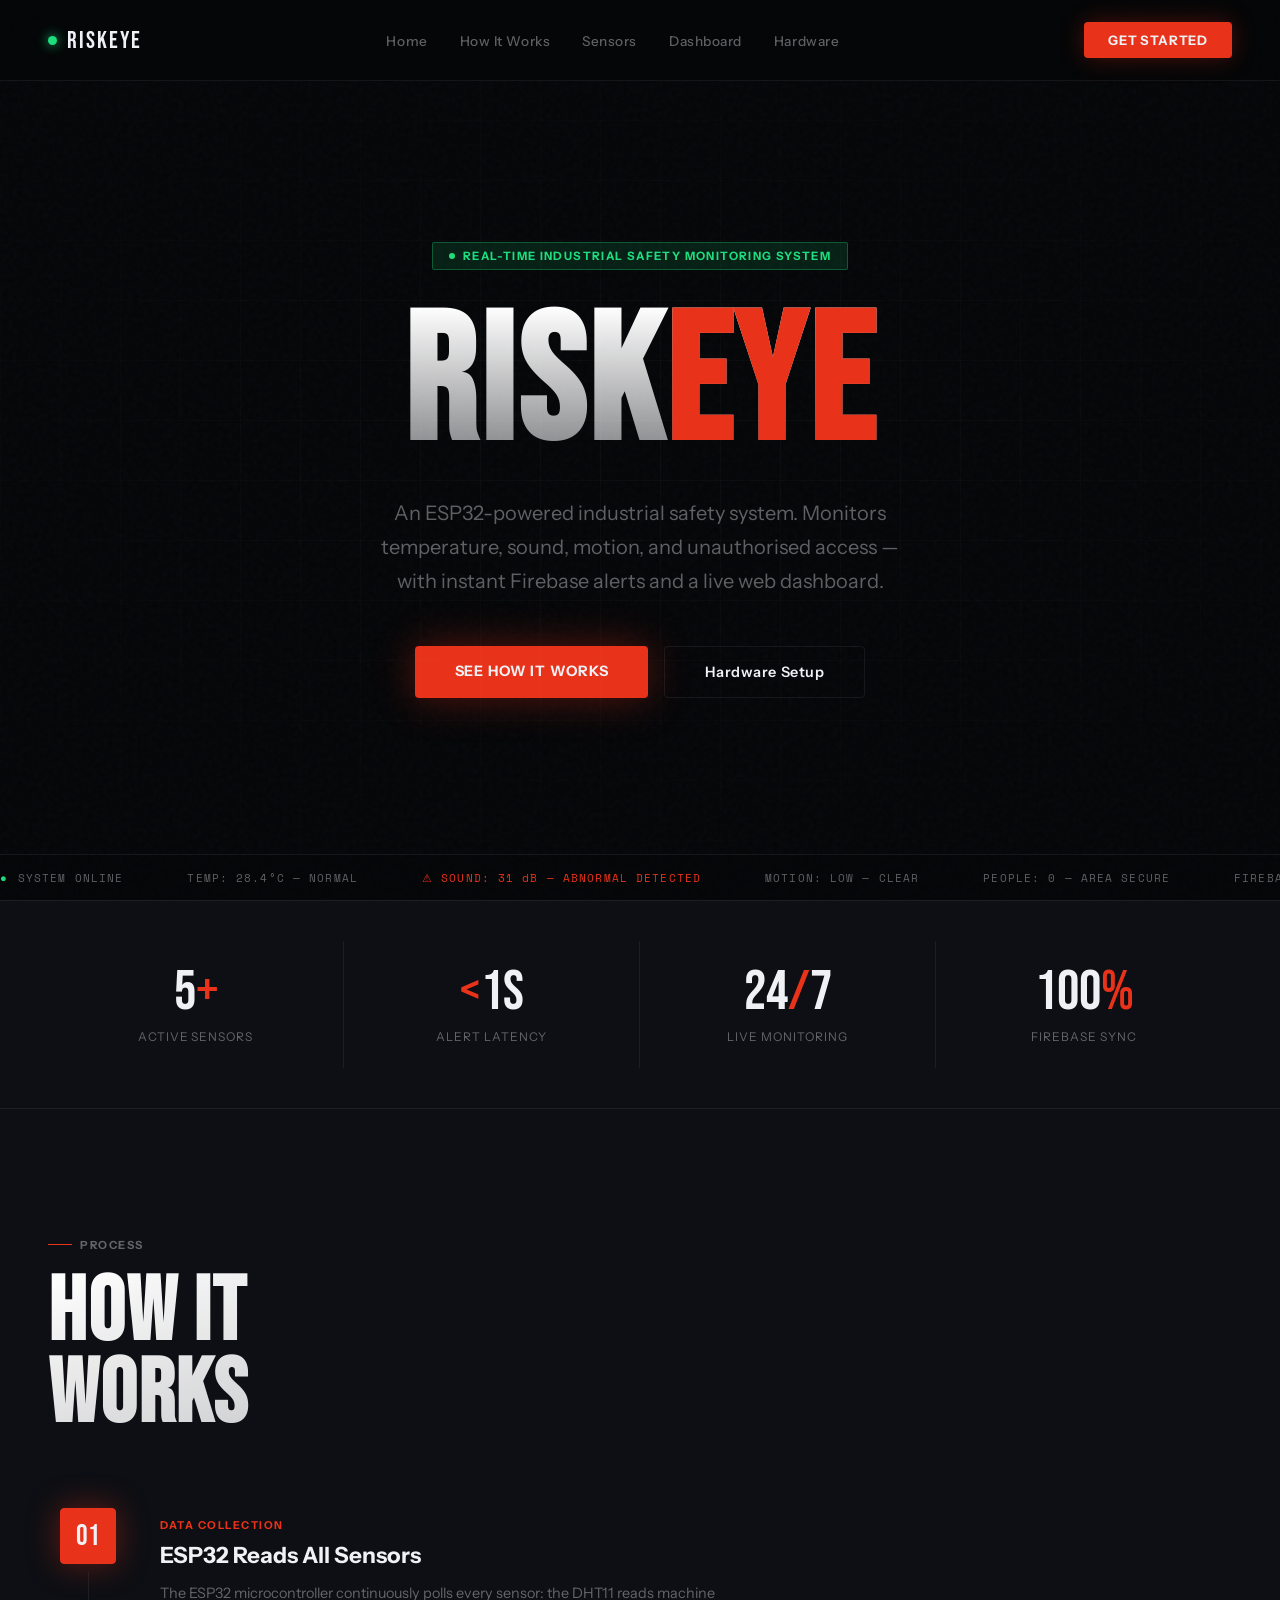
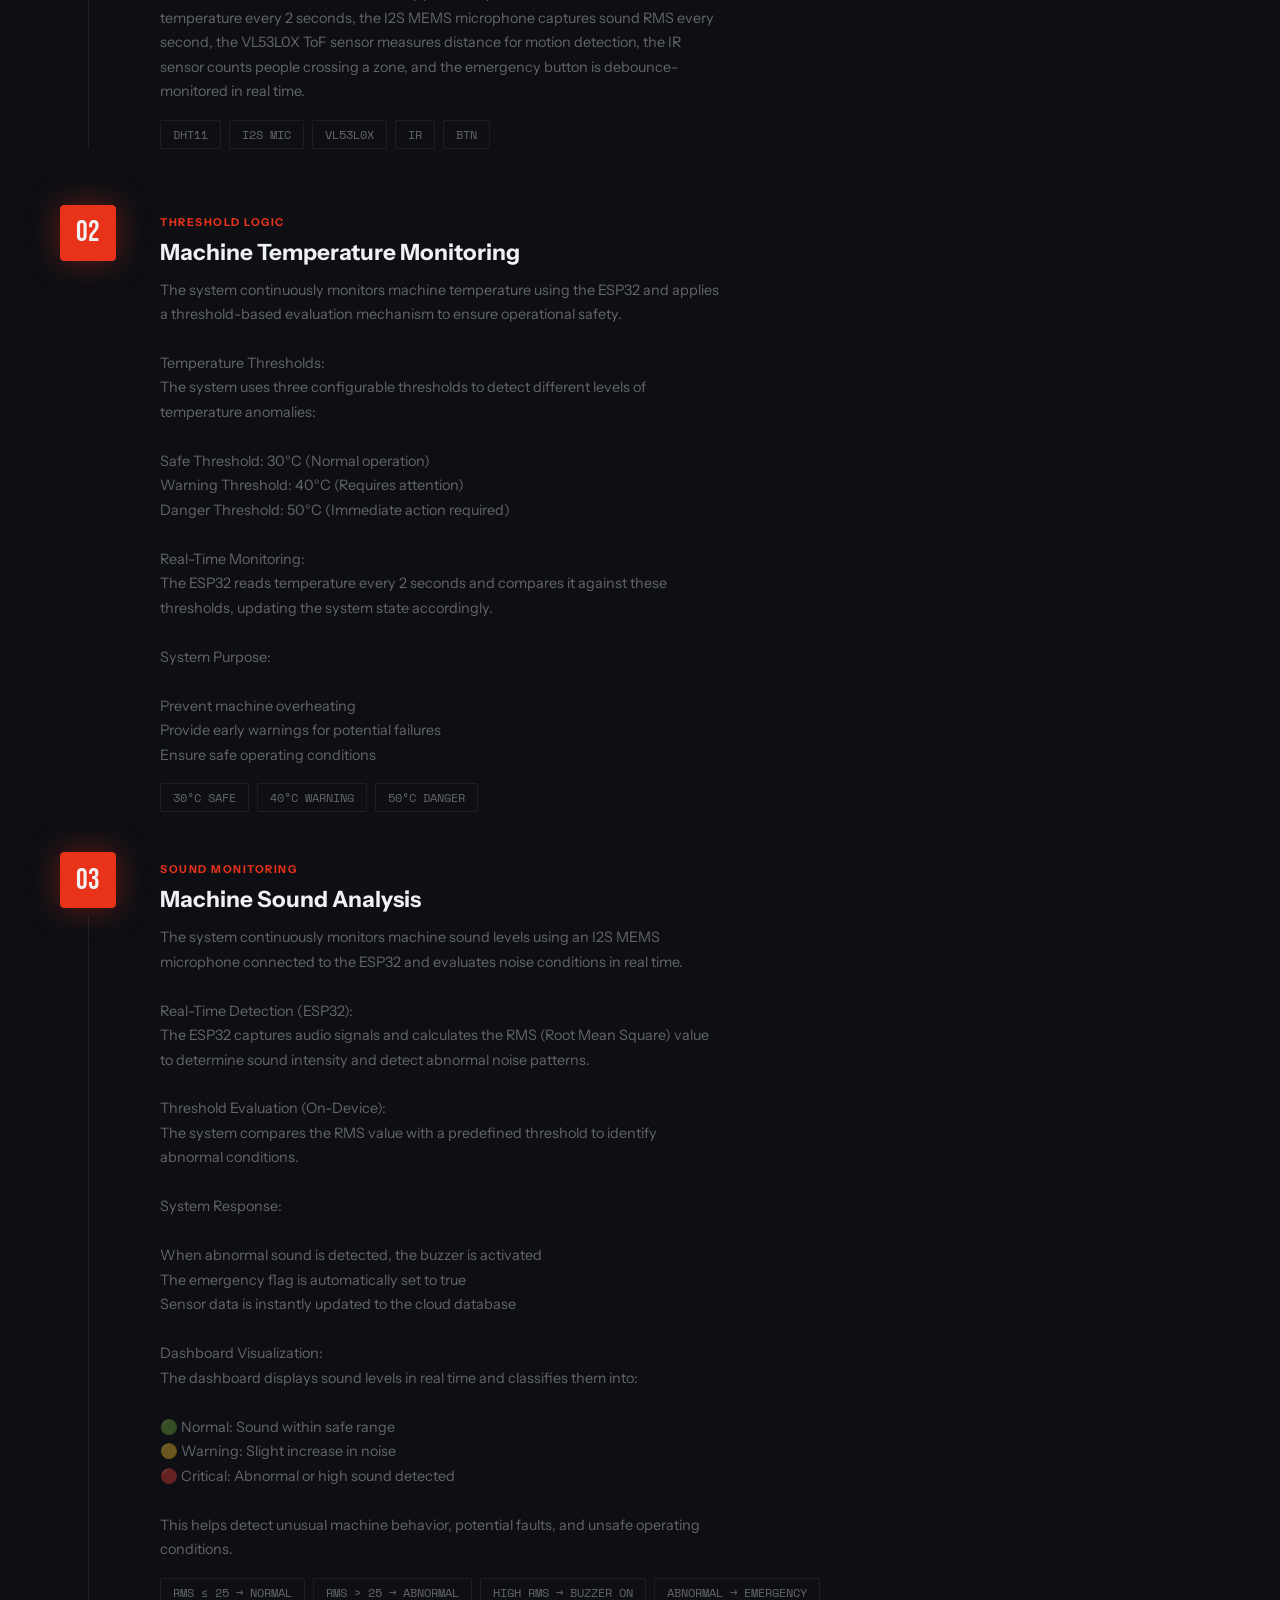
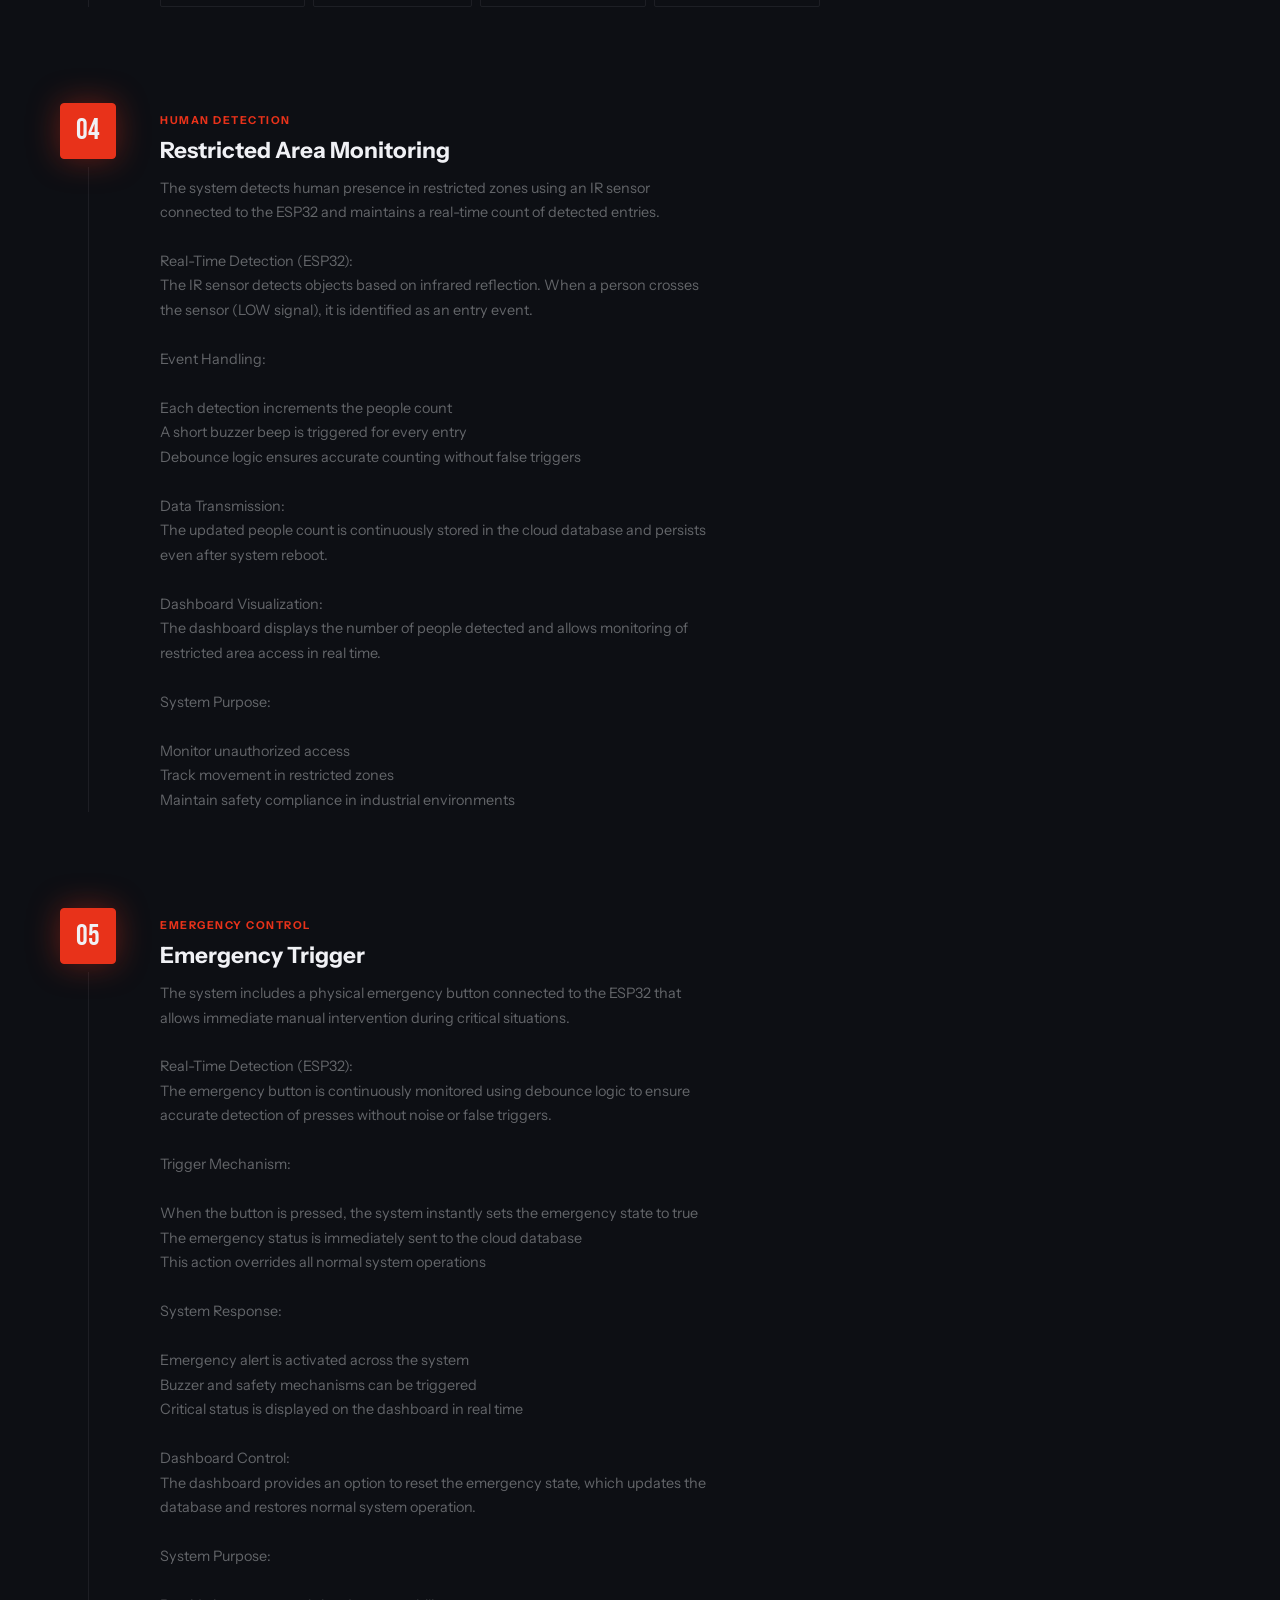
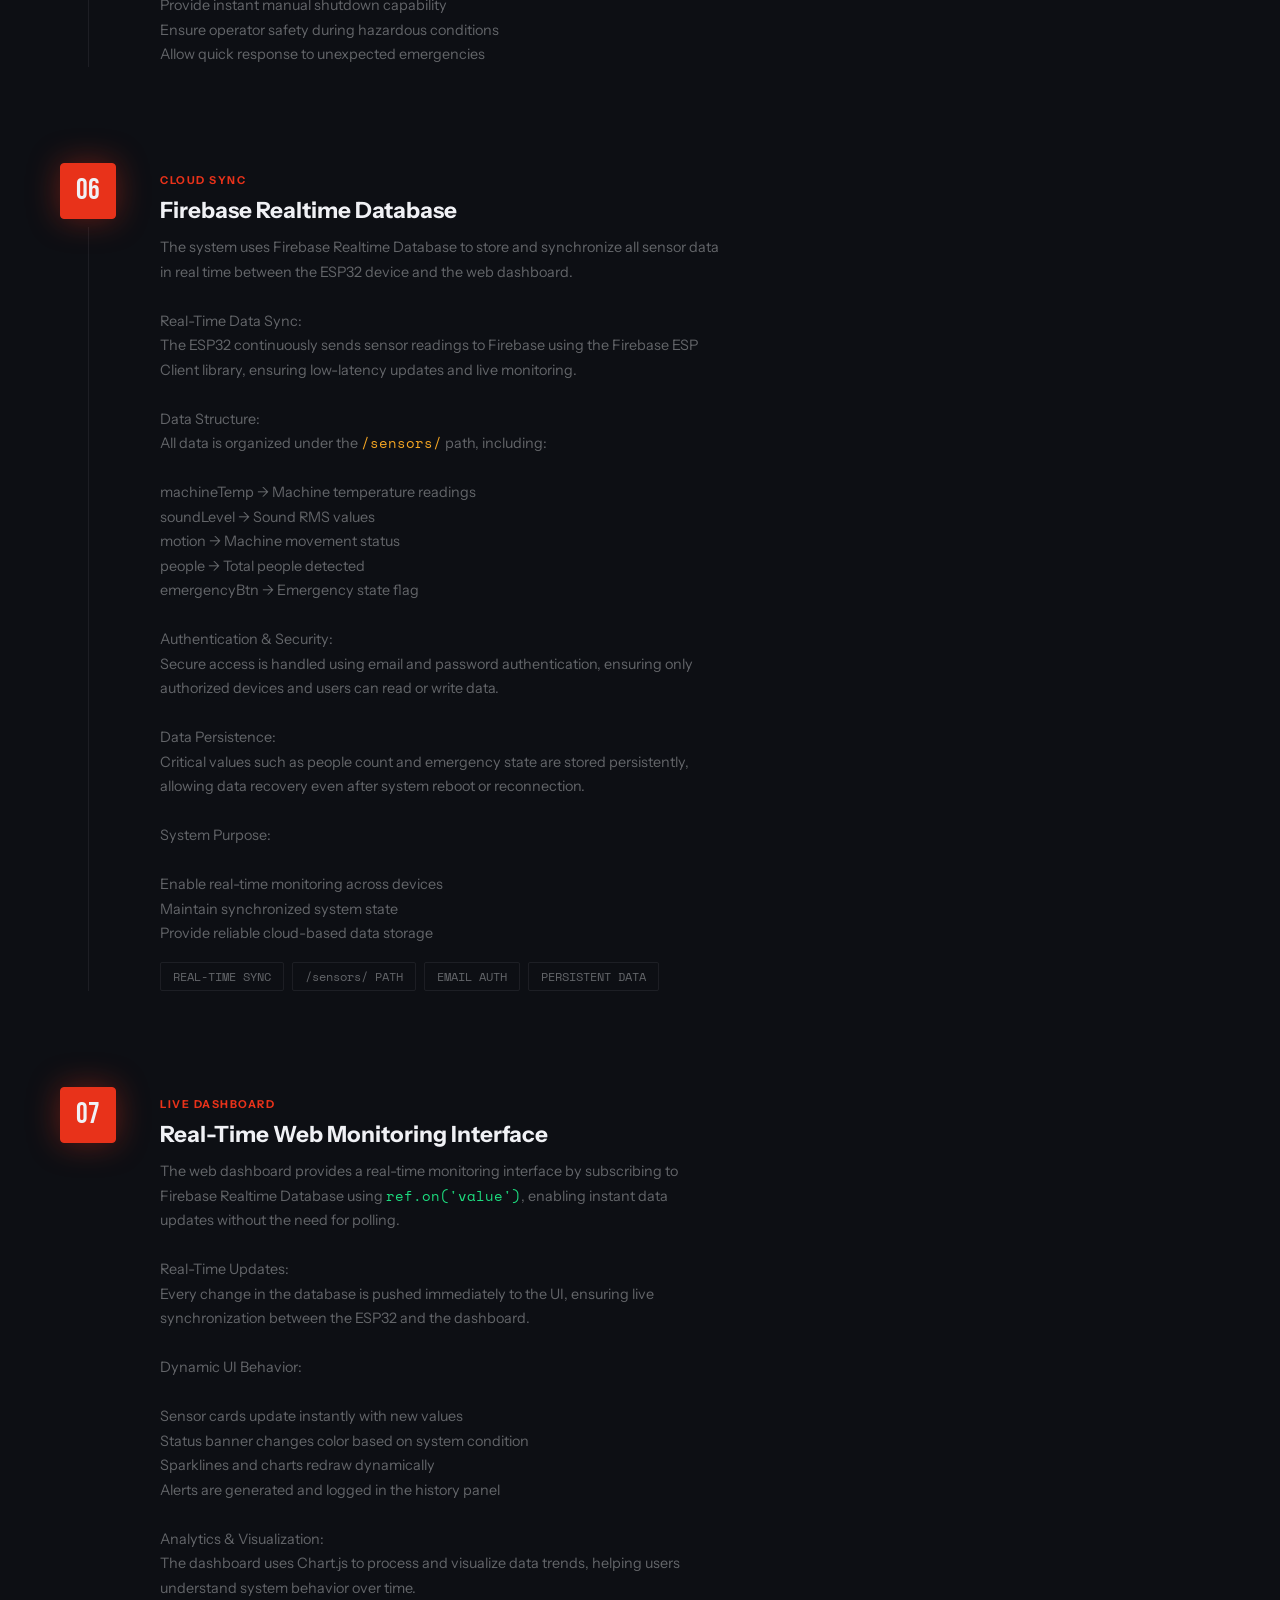
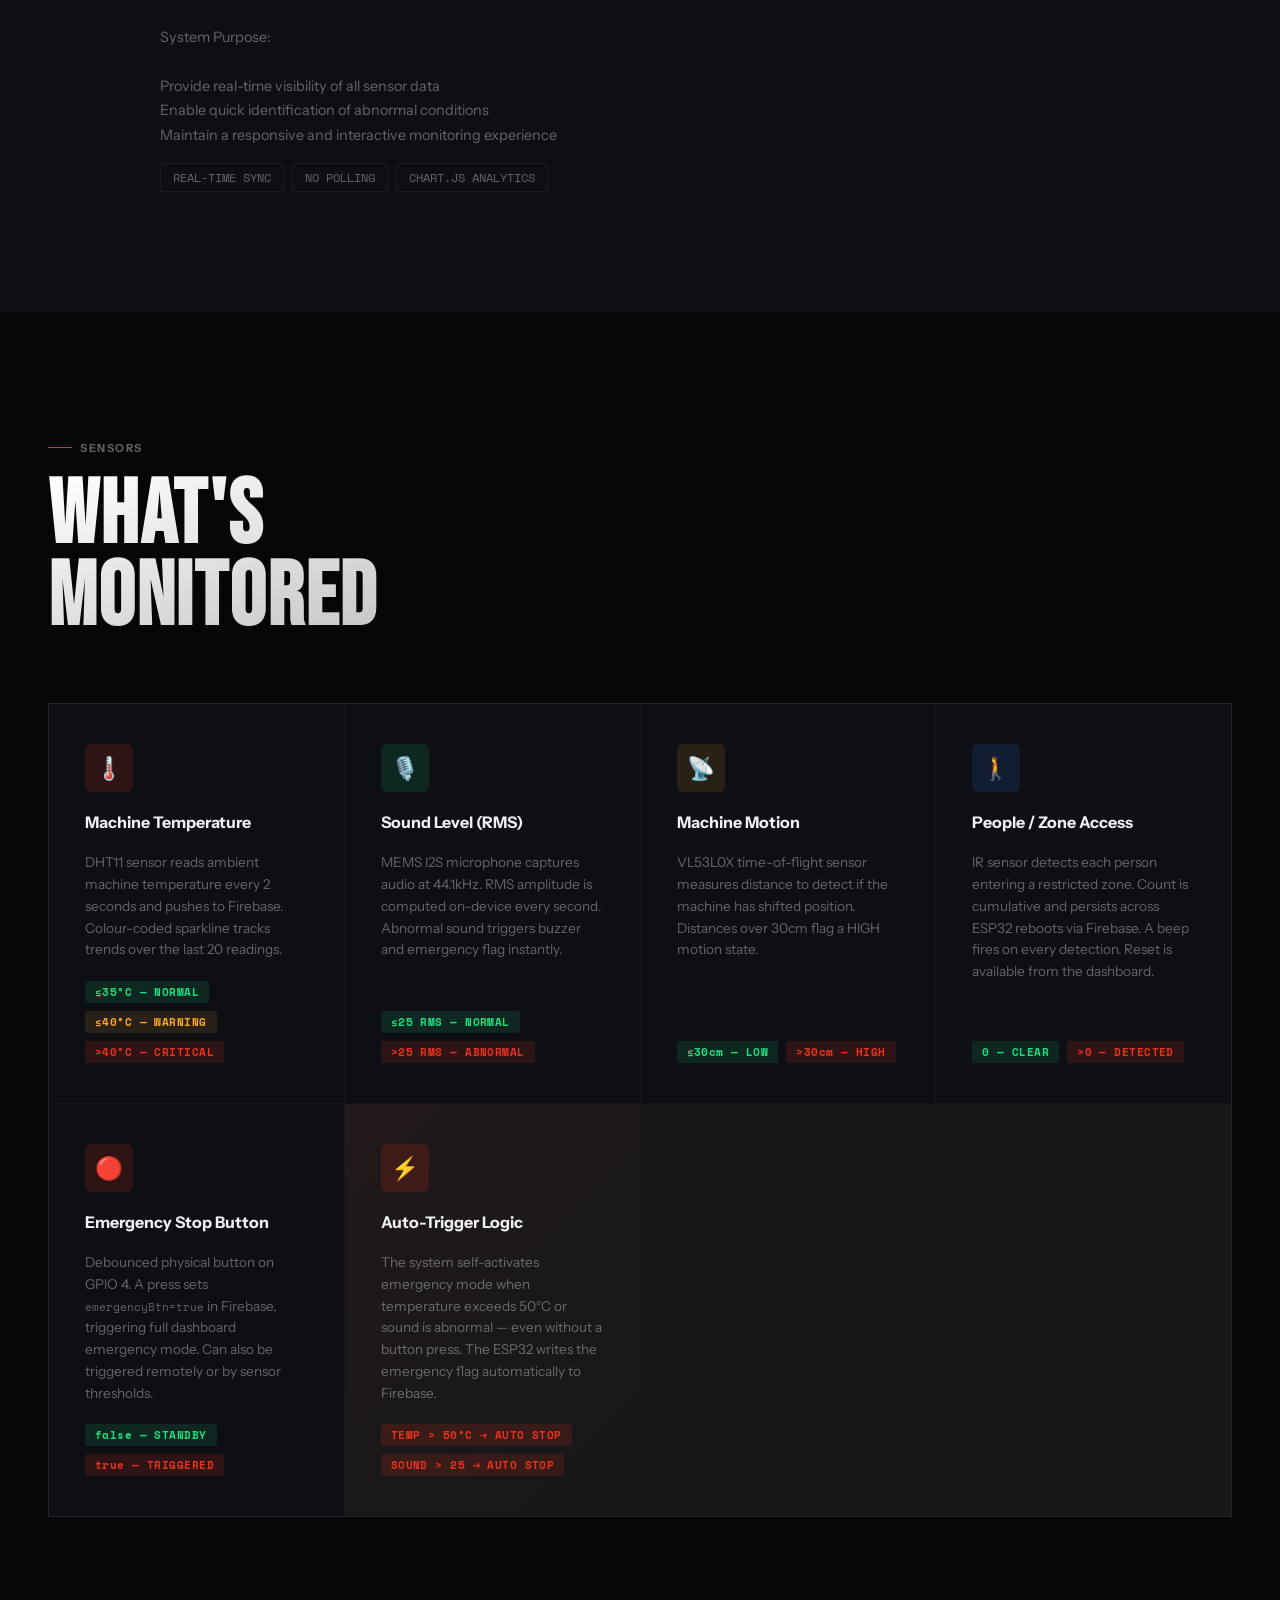
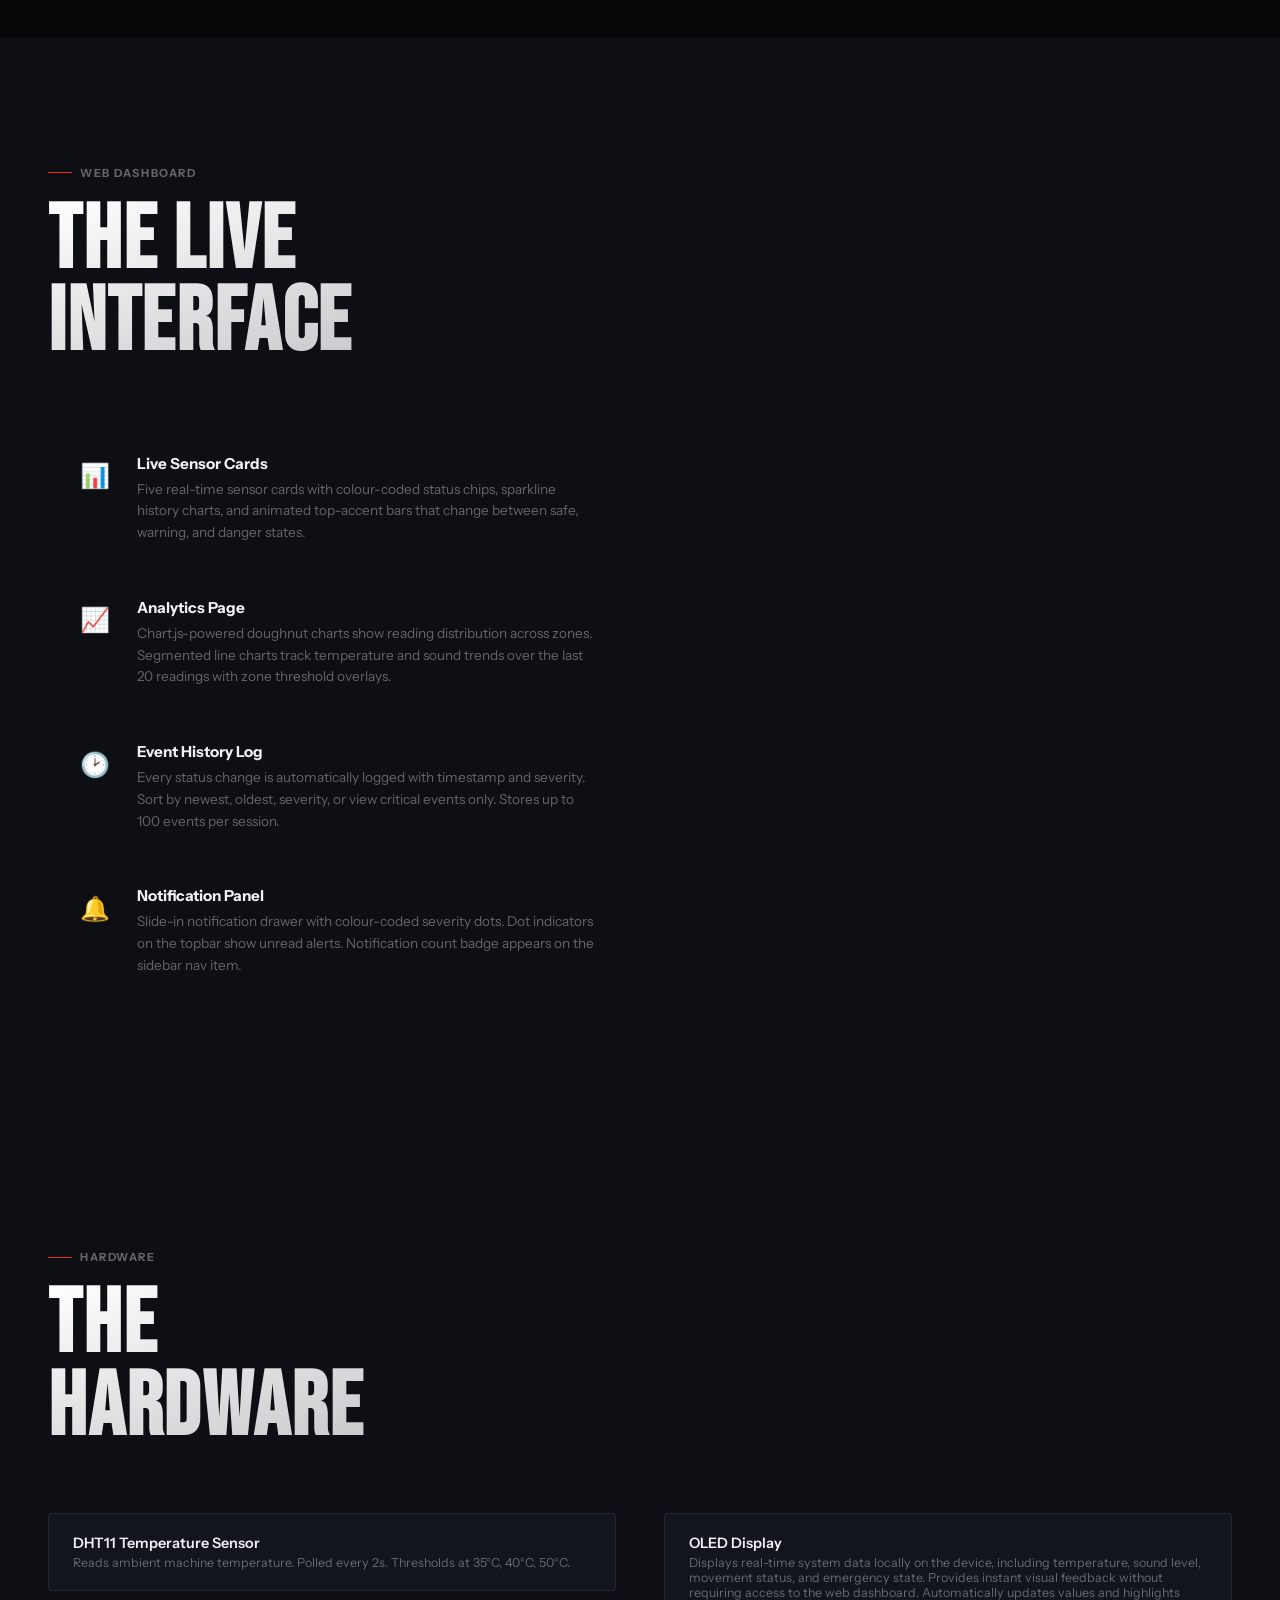
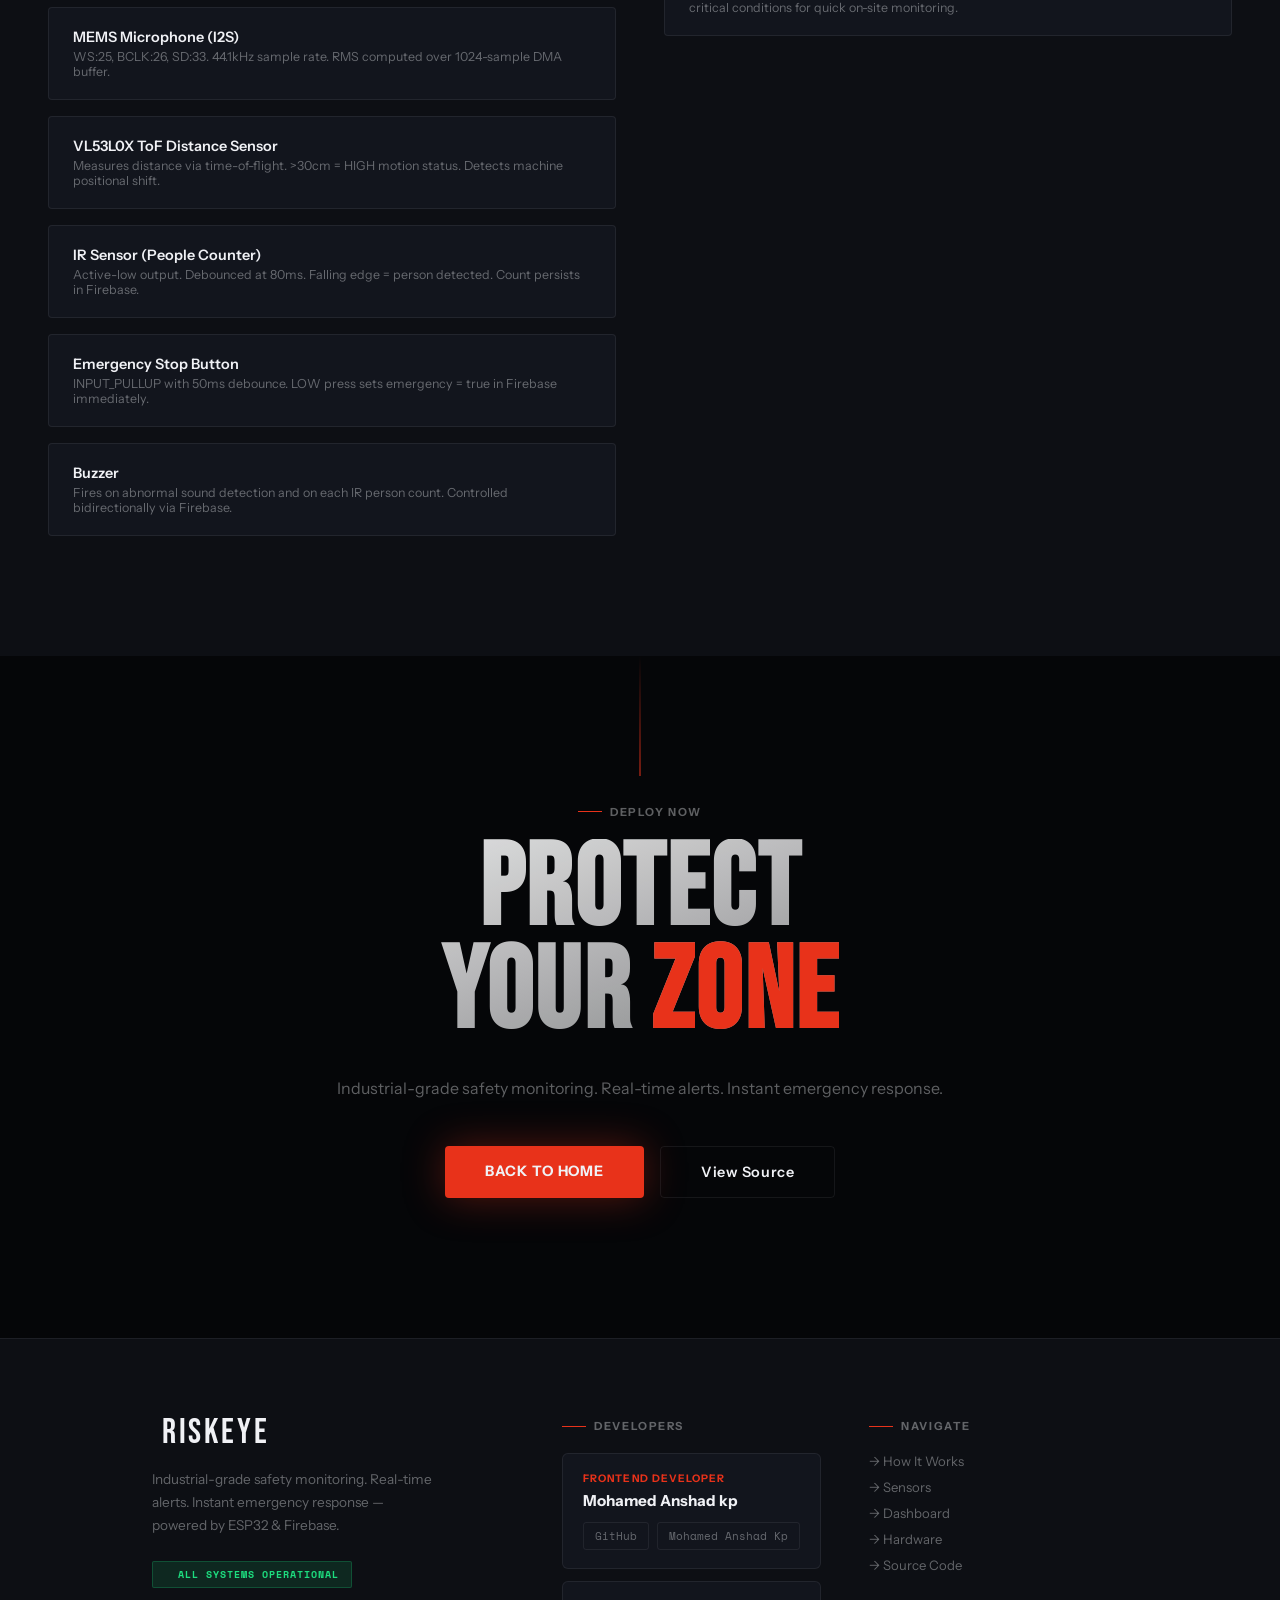
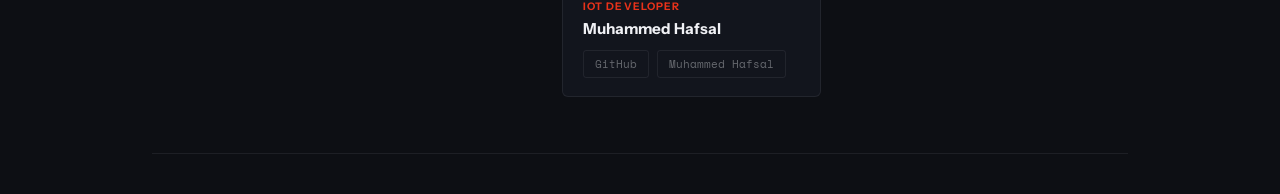
==== landing/index.html @ fcfc53d7 "edited the mobile responsive design" ====
<!DOCTYPE html>
<html lang="en">

<head>
    <meta charset="UTF-8">
    <meta name="viewport" content="width=device-width, initial-scale=1.0">
    <title>RiskEye — Industrial Safety Monitoring System</title>
    <link
        href="https://fonts.googleapis.com/css2?family=Bebas+Neue&family=Instrument+Sans:ital,wght@0,400;0,500;0,600;0,700;1,400&family=Space+Mono:wght@400;700&display=swap"
        rel="stylesheet">
    <link rel="stylesheet" href="style.css">
</head>

<body>

    <!-- NAV -->
    <nav>
        <div class="nav-logo">
            <div class="dot"></div>
            RISKEYE
        </div>
        <ul class="nav-links">
            <li><a href="#hero">Home</a></li>
            <li><a href="#how">How It Works</a></li>
            <li><a href="#sensors">Sensors</a></li>
            <li><a href="#dashboard">Dashboard</a></li>
            <li><a href="#hardware">Hardware</a></li>
        </ul>
        <a class="nav-cta" href="https://github.com/Sapheron/RiskEye">Get Started</a>
    </nav>

    <!-- HERO -->
    <section class="hero" id="hero">
        <div class="hero-badge"><span></span>Real-Time Industrial Safety Monitoring System</div>
        <h1 class="hero-title">RISK<span class="accent">EYE</span></h1>
        <p class="hero-sub">An ESP32-powered industrial safety system. Monitors temperature, sound, motion, and
            unauthorised access — with instant Firebase alerts and a live web dashboard.</p>
        <div class="hero-buttons">
            <a class="btn-primary" href="#how">See How It Works</a>
            <a class="btn-outline" href="#hardware">Hardware Setup</a>
        </div>

        <!-- Ticker -->
        <div class="ticker-wrap">
            <div class="ticker">
                <div class="ticker-item"><span class="blink">●</span> SYSTEM ONLINE</div>
                <div class="ticker-item">TEMP: 28.4°C — NORMAL</div>
                <div class="ticker-item alert-tick">⚠ SOUND: 31 dB — ABNORMAL DETECTED</div>
                <div class="ticker-item">MOTION: LOW — CLEAR</div>
                <div class="ticker-item">PEOPLE: 0 — AREA SECURE</div>
                <div class="ticker-item">FIREBASE: LIVE ●</div>
                <div class="ticker-item">UPTIME: 04:23:11</div>
                <div class="ticker-item alert-tick">● EMERGENCY STOP — MONITORING ACTIVE</div>
                <!-- duplicate for seamless loop -->
                <div class="ticker-item"><span class="blink">●</span> SYSTEM ONLINE</div>
                <div class="ticker-item">TEMP: 28.4°C — NORMAL</div>
                <div class="ticker-item alert-tick">⚠ SOUND: 31 dB — ABNORMAL DETECTED</div>
                <div class="ticker-item">MOTION: LOW — CLEAR</div>
                <div class="ticker-item">PEOPLE: 0 — AREA SECURE</div>
                <div class="ticker-item">FIREBASE: LIVE ●</div>
                <div class="ticker-item">UPTIME: 04:23:11</div>
                <div class="ticker-item alert-tick">● EMERGENCY STOP — MONITORING ACTIVE</div>
            </div>
        </div>
    </section>

    <!-- STATS BAR -->
    <div class="stats-bar">
        <div class="stat-item">
            <div class="stat-num">5<span class="stat-accent">+</span></div>
            <div class="stat-label">Active Sensors</div>
        </div>
        <div class="stat-item">
            <div class="stat-num"><span class="stat-accent">&lt;</span>1s</div>
            <div class="stat-label">Alert Latency</div>
        </div>
        <div class="stat-item">
            <div class="stat-num">24<span class="stat-accent">/</span>7</div>
            <div class="stat-label">Live Monitoring</div>
        </div>
        <div class="stat-item">
            <div class="stat-num">100<span class="stat-accent">%</span></div>
            <div class="stat-label">Firebase Sync</div>
        </div>
    </div>

    <!-- HOW IT WORKS -->
    <section class="how-section" id="how">
        <div class="how-inner">
            <div class="how-header">
                <div class="section-label">Process</div>
                <h2 class="section-title">HOW IT<br>WORKS</h2>
            </div>
            <div class="flow-container">

                <div class="flow-step active-step">
                    <div class="flow-line-col">
                        <div class="flow-num">01</div>
                        <div class="flow-line"></div>
                    </div>
                    <div class="flow-content">
                        <div class="flow-tag">Data Collection</div>
                        <div class="flow-title">ESP32 Reads All Sensors</div>
                        <div class="flow-desc">The ESP32 microcontroller continuously polls every sensor: the DHT11
                            reads machine temperature every 2 seconds, the I2S MEMS microphone captures sound RMS every
                            second, the VL53L0X ToF sensor measures distance for motion detection, the IR sensor counts
                            people crossing a zone, and the emergency button is debounce-monitored in real time.</div>
                        <div class="flow-chips">
                            <span class="chip">DHT11 </span>
                            <span class="chip">I2S MIC </span>
                            <span class="chip">VL53L0X </span>
                            <span class="chip">IR </span>
                            <span class="chip">BTN </span>
                        </div>
                    </div>
                </div>

                <!-- 02 -->
                <div class="flow-container">
                    <div class="flow-step active-step">
                        <div class="flow-line-col">
                            <div class="flow-num">02</div>
                            <div class="flow-line"></div>
                        </div>
                        <div class="flow-content">
                            <div class="flow-tag">Threshold Logic</div>
                            <div class="flow-title">Machine Temperature Monitoring</div>
                            <div class="flow-desc">The system continuously monitors machine temperature using the ESP32
                                and
                                applies a threshold-based evaluation mechanism to ensure operational safety.<br><br>

                                Temperature Thresholds:<br>
                                The system uses three configurable thresholds to detect different levels of temperature
                                anomalies:<br><br>

                                Safe Threshold: 30°C (Normal operation)<br>
                                Warning Threshold: 40°C (Requires attention)<br>
                                Danger Threshold: 50°C (Immediate action required)<br><br>

                                Real-Time Monitoring:<br>
                                The ESP32 reads temperature every 2 seconds and compares it against these thresholds,
                                updating the system state accordingly.<br><br>

                                System Purpose:<br><br>

                                Prevent machine overheating<br>
                                Provide early warnings for potential failures<br>
                                Ensure safe operating conditions
                            </div>
                            <div class="flow-chips">
                                <span class="chip">30°C SAFE</span>
                                <span class="chip">40°C WARNING</span>
                                <span class="chip">50°C DANGER</span>
                            </div>
                        </div>
                    </div>
                </div><br><br>

                <!-- 03 -->
                <div class="flow-container">
                    <div class="flow-step active-step">
                        <div class="flow-line-col">
                            <div class="flow-num">03</div>
                            <div class="flow-line"></div>
                        </div>
                        <div class="flow-content">
                            <div class="flow-tag">Sound Monitoring</div>
                            <div class="flow-title">Machine Sound Analysis</div>
                            <div class="flow-desc">
                                The system continuously monitors machine sound levels using an I2S MEMS microphone
                                connected
                                to the ESP32 and evaluates noise conditions in real time.<br><br>

                                Real-Time Detection (ESP32):<br>
                                The ESP32 captures audio signals and calculates the RMS (Root Mean Square) value to
                                determine sound intensity and detect abnormal noise patterns.<br><br>

                                Threshold Evaluation (On-Device):<br>
                                The system compares the RMS value with a predefined threshold to identify abnormal
                                conditions.<br><br>

                                System Response:<br><br>
                                When abnormal sound is detected, the buzzer is activated<br>
                                The emergency flag is automatically set to true<br>
                                Sensor data is instantly updated to the cloud database<br><br>

                                Dashboard Visualization:<br>
                                The dashboard displays sound levels in real time and classifies them into:<br><br>

                                🟢 Normal: Sound within safe range<br>
                                🟡 Warning: Slight increase in noise<br>
                                🔴 Critical: Abnormal or high sound detected<br><br>

                                This helps detect unusual machine behavior, potential faults, and unsafe operating
                                conditions.
                            </div>
                            <div class="flow-chips">
                                <span class="chip">RMS ≤ 25 → NORMAL</span>
                                <span class="chip">RMS > 25 → ABNORMAL</span>
                                <span class="chip">HIGH RMS → BUZZER ON</span>
                                <span class="chip">ABNORMAL → EMERGENCY</span>
                            </div>
                        </div>
                    </div><br><br>

                    <!-- 04 -->
                    <div class="flow-container">
                        <div class="flow-step active-step">
                            <div class="flow-line-col">
                                <div class="flow-num">04</div>
                                <div class="flow-line"></div>
                            </div>
                            <div class="flow-content">
                                <div class="flow-tag">Human Detection</div>
                                <div class="flow-title">Restricted Area Monitoring</div>
                                <div class="flow-desc">
                                    The system detects human presence in restricted zones using an IR sensor connected
                                    to
                                    the
                                    ESP32 and maintains a real-time count of detected entries.<br><br>

                                    Real-Time Detection (ESP32):<br>
                                    The IR sensor detects objects based on infrared reflection. When a person crosses
                                    the
                                    sensor
                                    (LOW signal), it is identified as an entry event.<br><br>

                                    Event Handling:<br><br>
                                    Each detection increments the people count<br>
                                    A short buzzer beep is triggered for every entry<br>
                                    Debounce logic ensures accurate counting without false triggers<br><br>

                                    Data Transmission:<br>
                                    The updated people count is continuously stored in the cloud database and persists
                                    even
                                    after system reboot.<br><br>

                                    Dashboard Visualization:<br>
                                    The dashboard displays the number of people detected and allows monitoring of
                                    restricted
                                    area access in real time.<br><br>

                                    System Purpose:<br><br>
                                    Monitor unauthorized access<br>
                                    Track movement in restricted zones<br>
                                    Maintain safety compliance in industrial environments
                                </div>
                            </div>
                        </div><br><br>



                        <!-- 05 -->

                        <div class="flow-container">
                            <div class="flow-step active-step">
                                <div class="flow-line-col">
                                    <div class="flow-num">05</div>
                                    <div class="flow-line"></div>
                                </div>
                                <div class="flow-content">
                                    <div class="flow-tag">Emergency Control</div>
                                    <div class="flow-title">Emergency Trigger</div>
                                    <div class="flow-desc">
                                        The system includes a physical emergency button connected to the ESP32 that
                                        allows
                                        immediate
                                        manual intervention during critical situations.<br><br>

                                        Real-Time Detection (ESP32):<br>
                                        The emergency button is continuously monitored using debounce logic to ensure
                                        accurate
                                        detection of presses without noise or false triggers.<br><br>

                                        Trigger Mechanism:<br><br>
                                        When the button is pressed, the system instantly sets the emergency state to
                                        true<br>
                                        The emergency status is immediately sent to the cloud database<br>
                                        This action overrides all normal system operations<br><br>

                                        System Response:<br><br>
                                        Emergency alert is activated across the system<br>
                                        Buzzer and safety mechanisms can be triggered<br>
                                        Critical status is displayed on the dashboard in real time<br><br>

                                        Dashboard Control:<br>
                                        The dashboard provides an option to reset the emergency state, which updates the
                                        database
                                        and restores normal system operation.<br><br>

                                        System Purpose:<br><br>
                                        Provide instant manual shutdown capability<br>
                                        Ensure operator safety during hazardous conditions<br>
                                        Allow quick response to unexpected emergencies
                                    </div>
                                </div>
                            </div><br><br>

                            <!-- 06 -->
                            <div class="flow-container">
                                <div class="flow-step active-step">
                                    <div class="flow-line-col">
                                        <div class="flow-num">06</div>
                                        <div class="flow-line"></div>
                                    </div>
                                    <div class="flow-content">
                                        <div class="flow-tag">Cloud Sync</div>
                                        <div class="flow-title">Firebase Realtime Database</div>
                                        <div class="flow-desc">
                                            The system uses Firebase Realtime Database to store and synchronize all
                                            sensor data
                                            in
                                            real
                                            time between the ESP32 device and the web dashboard.<br><br>

                                            Real-Time Data Sync:<br>
                                            The ESP32 continuously sends sensor readings to Firebase using the Firebase
                                            ESP
                                            Client
                                            library, ensuring low-latency updates and live monitoring.<br><br>

                                            Data Structure:<br>
                                            All data is organized under the <code
                                                style="color:var(--amber);font-family:var(--font-mono)">/sensors/</code>
                                            path,
                                            including:<br><br>

                                            machineTemp → Machine temperature readings<br>
                                            soundLevel → Sound RMS values<br>
                                            motion → Machine movement status<br>
                                            people → Total people detected<br>
                                            emergencyBtn → Emergency state flag<br><br>

                                            Authentication & Security:<br>
                                            Secure access is handled using email and password authentication, ensuring
                                            only
                                            authorized
                                            devices and users can read or write data.<br><br>

                                            Data Persistence:<br>
                                            Critical values such as people count and emergency state are stored
                                            persistently,
                                            allowing
                                            data recovery even after system reboot or reconnection.<br><br>

                                            System Purpose:<br><br>

                                            Enable real-time monitoring across devices<br>
                                            Maintain synchronized system state<br>
                                            Provide reliable cloud-based data storage
                                        </div>
                                        <div class="flow-chips">
                                            <span class="chip">REAL-TIME SYNC</span>
                                            <span class="chip">/sensors/ PATH</span>
                                            <span class="chip">EMAIL AUTH</span>
                                            <span class="chip">PERSISTENT DATA</span>
                                        </div>
                                    </div>
                                </div>
                                <br><br>

                                <div class="flow-container">
                                    <div class="flow-step active-step">
                                        <div class="flow-line-col">
                                            <div class="flow-num">07</div>
                                            <div class="flow-line"></div>
                                        </div>
                                        <div class="flow-content">
                                            <div class="flow-tag">Live Dashboard</div>
                                            <div class="flow-title">Real-Time Web Monitoring Interface</div>
                                            <div class="flow-desc">
                                                The web dashboard provides a real-time monitoring interface by
                                                subscribing
                                                to
                                                Firebase
                                                Realtime Database using
                                                <code
                                                    style="color:var(--green);font-family:var(--font-mono)">ref.on('value')</code>,
                                                enabling instant data updates without the need for polling.<br><br>

                                                Real-Time Updates:<br>
                                                Every change in the database is pushed immediately to the UI, ensuring
                                                live
                                                synchronization
                                                between the ESP32 and the dashboard.<br><br>

                                                Dynamic UI Behavior:<br><br>

                                                Sensor cards update instantly with new values<br>
                                                Status banner changes color based on system condition<br>
                                                Sparklines and charts redraw dynamically<br>
                                                Alerts are generated and logged in the history panel<br><br>

                                                Analytics & Visualization:<br>
                                                The dashboard uses Chart.js to process and visualize data trends,
                                                helping
                                                users
                                                understand
                                                system behavior over time.<br><br>

                                                System Purpose:<br><br>

                                                Provide real-time visibility of all sensor data<br>
                                                Enable quick identification of abnormal conditions<br>
                                                Maintain a responsive and interactive monitoring experience
                                            </div>
                                            <div class="flow-chips">
                                                <span class="chip">REAL-TIME SYNC</span>
                                                <span class="chip">NO POLLING</span>
                                                <span class="chip">CHART.JS ANALYTICS</span>
                                            </div>
                                        </div>
                                    </div>

                                </div>
    </section>

    <!-- SENSORS -->
    <section class="sensors-section" id="sensors">
        <div class="sensors-inner">
            <div class="section-label">Sensors</div>
            <h2 class="section-title">WHAT'S<br>MONITORED</h2>
            <div class="sensors-grid">

                <div class="sensor-tile">
                    <div class="tile-icon red">🌡️</div>
                    <div class="tile-name">Machine Temperature</div>
                    <div class="tile-desc">DHT11 sensor reads ambient machine temperature every 2 seconds and pushes to
                        Firebase. Colour-coded sparkline tracks trends over the last 20 readings.</div>
                    <div class="tile-thresholds">
                        <span class="threshold safe">≤35°C — NORMAL</span>
                        <span class="threshold warn">≤40°C — WARNING</span>
                        <span class="threshold danger">&gt;40°C — CRITICAL</span>
                    </div>
                </div>

                <div class="sensor-tile">
                    <div class="tile-icon green">🎙️</div>
                    <div class="tile-name">Sound Level (RMS)</div>
                    <div class="tile-desc">MEMS I2S microphone captures audio at 44.1kHz. RMS amplitude is computed
                        on-device every second. Abnormal sound triggers buzzer and emergency flag instantly.</div>
                    <div class="tile-thresholds">
                        <span class="threshold safe">≤25 RMS — NORMAL</span>
                        <span class="threshold danger">&gt;25 RMS — ABNORMAL</span>
                    </div>
                </div>

                <div class="sensor-tile">
                    <div class="tile-icon amber">📡</div>
                    <div class="tile-name">Machine Motion</div>
                    <div class="tile-desc">VL53L0X time-of-flight sensor measures distance to detect if the machine has
                        shifted position. Distances over 30cm flag a HIGH motion state.</div>
                    <div class="tile-thresholds">
                        <span class="threshold safe">≤30cm — LOW</span>
                        <span class="threshold danger">&gt;30cm — HIGH</span>
                    </div>
                </div>

                <div class="sensor-tile">
                    <div class="tile-icon blue">🚶</div>
                    <div class="tile-name">People / Zone Access</div>
                    <div class="tile-desc">IR sensor detects each person entering a restricted zone. Count is cumulative
                        and persists across ESP32 reboots via Firebase. A beep fires on every detection. Reset is
                        available from the dashboard.</div>
                    <div class="tile-thresholds">
                        <span class="threshold safe">0 — CLEAR</span>
                        <span class="threshold danger">&gt;0 — DETECTED</span>
                    </div>
                </div>

                <div class="sensor-tile">
                    <div class="tile-icon red">🔴</div>
                    <div class="tile-name">Emergency Stop Button</div>
                    <div class="tile-desc">Debounced physical button on GPIO 4. A press sets <code
                            style="font-family:var(--font-mono);font-size:0.8em">emergencyBtn=true</code> in Firebase,
                        triggering full dashboard emergency mode. Can also be triggered remotely or by sensor
                        thresholds.</div>
                    <div class="tile-thresholds">
                        <span class="threshold safe">false — STANDBY</span>
                        <span class="threshold danger">true — TRIGGERED</span>
                    </div>
                </div>

                <div class="sensor-tile" style="background:linear-gradient(135deg,rgba(232,50,26,0.05),transparent);">
                    <div class="tile-icon red">⚡</div>
                    <div class="tile-name">Auto-Trigger Logic</div>
                    <div class="tile-desc">The system self-activates emergency mode when temperature exceeds 50°C or
                        sound is abnormal — even without a button press. The ESP32 writes the emergency flag
                        automatically to Firebase.</div>
                    <div class="tile-thresholds">
                        <span class="threshold danger">TEMP &gt; 50°C → AUTO STOP</span>
                        <span class="threshold danger">SOUND &gt; 25 → AUTO STOP</span>
                    </div>
                </div>

            </div>
        </div>
    </section>

    <!-- DASHBOARD FEATURES -->
    <section class="dashboard-section" id="dashboard">
        <div class="dashboard-inner">
            <div class="section-label">Web Dashboard</div>
            <h2 class="section-title">THE LIVE<br>INTERFACE</h2>

            <div class="dashboard-grid">
                <div class="feature-list">

                    <div class="feature-item">
                        <div class="feature-icon">📊</div>
                        <div>
                            <div class="feature-title">Live Sensor Cards</div>
                            <div class="feature-desc">Five real-time sensor cards with colour-coded status chips,
                                sparkline history charts, and animated top-accent bars that change between safe,
                                warning, and danger states.</div>
                        </div>
                    </div>

                    <div class="feature-item">
                        <div class="feature-icon">📈</div>
                        <div>
                            <div class="feature-title">Analytics Page</div>
                            <div class="feature-desc">Chart.js-powered doughnut charts show reading distribution across
                                zones. Segmented line charts track temperature and sound trends over the last 20
                                readings with zone threshold overlays.</div>
                        </div>
                    </div>

                    <div class="feature-item">
                        <div class="feature-icon">🕑</div>
                        <div>
                            <div class="feature-title">Event History Log</div>
                            <div class="feature-desc">Every status change is automatically logged with timestamp and
                                severity. Sort by newest, oldest, severity, or view critical events only. Stores up to
                                100 events per session.</div>
                        </div>
                    </div>

                    <div class="feature-item">
                        <div class="feature-icon">🔔</div>
                        <div>
                            <div class="feature-title">Notification Panel</div>
                            <div class="feature-desc">Slide-in notification drawer with colour-coded severity dots. Dot
                                indicators on the topbar show unread alerts. Notification count badge appears on the
                                sidebar nav item.</div>
                        </div>
                    </div>

                </div>
            </div>
        </div>
    </section>

    <!-- HARDWARE -->
    <section class="hardware-section" id="hardware">
        <div class="hardware-inner">
            <div class="section-label">Hardware</div>
            <h2 class="section-title">THE<br>HARDWARE</h2>
            <div class="hardware-grid">
                <div class="hw-list">
                    <div class="hw-item">
                        <div>
                            <div class="hw-name">DHT11 Temperature Sensor</div>
                            <div class="hw-desc">Reads ambient machine temperature. Polled every 2s. Thresholds at 35°C,
                                40°C, 50°C.</div>
                        </div>
                    </div>
                    <div class="hw-item">
                        <div>
                            <div class="hw-name">MEMS Microphone (I2S)</div>
                            <div class="hw-desc">WS:25, BCLK:26, SD:33. 44.1kHz sample rate. RMS computed over
                                1024-sample DMA buffer.</div>
                        </div>
                    </div>
                    <div class="hw-item">
                        <div>
                            <div class="hw-name">VL53L0X ToF Distance Sensor</div>
                            <div class="hw-desc">Measures distance via time-of-flight. &gt;30cm = HIGH motion status.
                                Detects machine positional shift.</div>
                        </div>
                    </div>
                    <div class="hw-item">
                        <div>
                            <div class="hw-name">IR Sensor (People Counter)</div>
                            <div class="hw-desc">Active-low output. Debounced at 80ms. Falling edge = person detected.
                                Count persists in Firebase.</div>
                        </div>
                    </div>
                    <div class="hw-item">
                        <div>
                            <div class="hw-name">Emergency Stop Button</div>
                            <div class="hw-desc">INPUT_PULLUP with 50ms debounce. LOW press sets emergency = true in
                                Firebase immediately.</div>
                        </div>
                    </div>
                    <div class="hw-item">
                        <div>
                            <div class="hw-name">Buzzer</div>
                            <div class="hw-desc">Fires on abnormal sound detection and on each IR person count.
                                Controlled bidirectionally via Firebase.</div>
                        </div>
                    </div>
                </div>

                <div class="hw-item">
                    <div>
                        <div class="hw-name">OLED Display</div>
                        <div class="hw-desc">
                            Displays real-time system data locally on the device, including temperature, sound level,
                            movement status, and emergency state.
                            Provides instant visual feedback without requiring access to the web dashboard.
                            Automatically updates values and highlights critical conditions for quick on-site
                            monitoring.
                        </div>
                    </div>
                </div>
            </div>
        </div>
    </section>

    <!-- CTA -->
    <section class="cta-section" id="cta">
        <div class="section-label" style="justify-content:center">Deploy Now</div>
        <h2 class="cta-tagline">PROTECT<br>YOUR <span class="red">ZONE</span></h2>
        <p class="cta-sub">Industrial-grade safety monitoring. Real-time alerts. Instant emergency response.</p>
        <div style="display:flex;gap:16px;justify-content:center;flex-wrap:wrap">
            <a class="btn-primary" href="#">Back To Home</a>
            <a class="btn-outline" href="https://github.com/Sapheron/RiskEye">View Source</a>
        </div>
    </section>

    <!-- FOOTER -->
    <footer
        style="background:#0d0f14;border-top:1px solid var(--border);font-family:var(--font-body);color:var(--white);padding:72px 48px 40px;">

        <div
            style="display:grid;grid-template-columns:1.4fr 1fr 1fr;gap:48px;padding-bottom:56px;border-bottom:1px solid var(--border);max-width:1200px;margin:0 auto;">

            <!-- Brand -->
            <div>
                <div
                    style="font-family:var(--font-display);font-size:2.2rem;letter-spacing:0.08em;display:flex;align-items:center;gap:10px;margin-bottom:14px;">
                    <div class="dot"></div>RISKEYE
                </div>
                <p style="color:var(--muted);font-size:0.85rem;line-height:1.7;max-width:280px;">Industrial-grade safety
                    monitoring. Real-time alerts. Instant emergency response — powered by ESP32 &amp; Firebase.</p>
                <div
                    style="margin-top:24px;display:inline-flex;align-items:center;gap:7px;background:var(--green-dim);border:1px solid rgba(29,221,127,0.22);border-radius:2px;padding:5px 12px;font-family:var(--font-mono);font-size:0.62rem;font-weight:700;letter-spacing:0.1em;color:var(--green);">
                    <div class="dot" style="width:6px;height:6px;"></div>ALL SYSTEMS OPERATIONAL
                </div>
            </div>

            <!-- Developers -->
            <div>
                <div class="section-label" style="margin-bottom:20px;">Developers</div>

                <!-- Dev 1 -->
                <div style="background:var(--surface2);border:1px solid var(--border);border-radius:6px;padding:18px 20px;margin-bottom:12px;transition:border-color 0.2s;"
                    onmouseover="this.style.borderColor='rgba(240,241,245,0.2)'"
                    onmouseout="this.style.borderColor='var(--border)'">
                    <div
                        style="font-size:0.65rem;font-weight:700;letter-spacing:0.1em;text-transform:uppercase;color:var(--red);margin-bottom:6px;">
                        Frontend Developer</div>
                    <div style="font-weight:700;font-size:0.95rem;margin-bottom:12px;">Mohamed Anshad kp</div>
                    <div style="display:flex;gap:8px;flex-wrap:wrap;">
                        <a href="https://github.com/CypherBladeX" target="_blank"
                            style="display:inline-flex;align-items:center;gap:6px;padding:5px 11px;border:1px solid var(--border);border-radius:3px;font-size:0.68rem;font-family:var(--font-mono);color:var(--muted);text-decoration:none;transition:all 0.2s;"
                            onmouseover="this.style.borderColor='#a78bfa';this.style.color='#a78bfa'"
                            onmouseout="this.style.borderColor='var(--border)';this.style.color='var(--muted)'">
                            GitHub
                        </a>
                        <a href="https://www.instagram.com/anshad__004?igsh=YmI1NDZibHU3anIw" target="_blank"
                            style="display:inline-flex;align-items:center;gap:6px;padding:5px 11px;border:1px solid var(--border);border-radius:3px;font-size:0.68rem;font-family:var(--font-mono);color:var(--muted);text-decoration:none;transition:all 0.2s;"
                            onmouseover="this.style.borderColor='#f472b6';this.style.color='#f472b6'"
                            onmouseout="this.style.borderColor='var(--border)';this.style.color='var(--muted)'">
                            Mohamed Anshad Kp
                        </a>
                    </div>
                </div>

                <!-- Dev 2 -->
                <div style="background:var(--surface2);border:1px solid var(--border);border-radius:6px;padding:18px 20px;transition:border-color 0.2s;"
                    onmouseover="this.style.borderColor='rgba(240,241,245,0.2)'"
                    onmouseout="this.style.borderColor='var(--border)'">
                    <div
                        style="font-size:0.65rem;font-weight:700;letter-spacing:0.1em;text-transform:uppercase;color:var(--red);margin-bottom:6px;">
                        IoT Developer</div>
                    <div style="font-weight:700;font-size:0.95rem;margin-bottom:12px;">Muhammed Hafsal</div>
                    <div style="display:flex;gap:8px;flex-wrap:wrap;">
                        <a href="https://github.com/hafsal8" target="_blank"
                            style="display:inline-flex;align-items:center;gap:6px;padding:5px 11px;border:1px solid var(--border);border-radius:3px;font-size:0.68rem;font-family:var(--font-mono);color:var(--muted);text-decoration:none;transition:all 0.2s;"
                            onmouseover="this.style.borderColor='#a78bfa';this.style.color='#a78bfa'"
                            onmouseout="this.style.borderColor='var(--border)';this.style.color='var(--muted)'">
                            GitHub
                        </a>
                        <a href="https://www.instagram.com/hafffsal?igsh=MXRwajNwNm9xZGFubQ==" target="_blank"
                            style="display:inline-flex;align-items:center;gap:6px;padding:5px 11px;border:1px solid var(--border);border-radius:3px;font-size:0.68rem;font-family:var(--font-mono);color:var(--muted);text-decoration:none;transition:all 0.2s;"
                            onmouseover="this.style.borderColor='#f472b6';this.style.color='#f472b6'"
                            onmouseout="this.style.borderColor='var(--border)';this.style.color='var(--muted)'">
                            Muhammed Hafsal
                        </a>
                    </div>
                </div>
            </div>

            <!-- Nav links -->
            <div>
                <div class="section-label" style="margin-bottom:20px;">Navigate</div>
                <div style="display:flex;flex-direction:column;gap:10px;">
                    <a href="#how"
                        style="color:var(--muted);font-size:0.82rem;text-decoration:none;transition:color 0.2s;"
                        onmouseover="this.style.color='var(--white)'" onmouseout="this.style.color='var(--muted)'">→ How
                        It Works</a>
                    <a href="#sensors"
                        style="color:var(--muted);font-size:0.82rem;text-decoration:none;transition:color 0.2s;"
                        onmouseover="this.style.color='var(--white)'" onmouseout="this.style.color='var(--muted)'">→
                        Sensors</a>
                    <a href="#dashboard"
                        style="color:var(--muted);font-size:0.82rem;text-decoration:none;transition:color 0.2s;"
                        onmouseover="this.style.color='var(--white)'" onmouseout="this.style.color='var(--muted)'">→
                        Dashboard</a>
                    <a href="#hardware"
                        style="color:var(--muted);font-size:0.82rem;text-decoration:none;transition:color 0.2s;"
                        onmouseover="this.style.color='var(--white)'" onmouseout="this.style.color='var(--muted)'">→
                        Hardware</a>
                    <a href="https://github.com/Sapheron/RiskEye" target="_blank"
                        style="color:var(--muted);font-size:0.82rem;text-decoration:none;transition:color 0.2s;"
                        onmouseover="this.style.color='var(--white)'" onmouseout="this.style.color='var(--muted)'">→
                        Source Code</a>
                </div>
            </div>

        </div>
    </footer>

    <script src="script.js"></script>
</body>

</html>
---- landing/style.css ----
*,
*::before,
*::after {
    margin: 0;
    padding: 0;
    box-sizing: border-box;
}

:root {
    --black: #050608;
    --white: #f0f1f5;
    --red: #e8321a;
    --red-dim: rgba(232, 50, 26, 0.15);
    --green: #1ddd7f;
    --green-dim: rgba(29, 221, 127, 0.12);
    --amber: #f5a623;
    --surface: #0d0f14;
    --surface2: #12151d;
    --border: rgba(240, 241, 245, 0.07);
    --muted: rgba(240, 241, 245, 0.38);
    --font-display: 'Bebas Neue', sans-serif;
    --font-body: 'Instrument Sans', sans-serif;
    --font-mono: 'Space Mono', monospace;
}

html {
    scroll-behavior: smooth;
}

body {
    background: var(--black);
    color: var(--white);
    font-family: var(--font-body);
    overflow-x: hidden;
    cursor: default;
}

/* ─── NOISE OVERLAY ─── */
body::before {
    content: '';
    position: fixed;
    inset: 0;
    z-index: 0;
    pointer-events: none;
    background-image: url("data:image/svg+xml,%3Csvg viewBox='0 0 200 200' xmlns='http://www.w3.org/2000/svg'%3E%3Cfilter id='n'%3E%3CfeTurbulence type='fractalNoise' baseFrequency='0.9' numOctaves='4' stitchTiles='stitch'/%3E%3C/filter%3E%3Crect width='100%25' height='100%25' filter='url(%23n)' opacity='1'/%3E%3C/svg%3E");
    opacity: 0.028;
}

/* ─── NAV ─── */
nav {
    position: fixed;
    top: 0;
    left: 0;
    right: 0;
    z-index: 100;
    display: flex;
    align-items: center;
    justify-content: space-between;
    padding: 22px 48px;
    border-bottom: 1px solid var(--border);
    backdrop-filter: blur(24px);
    background: rgba(5, 6, 8, 0.7);
    animation: fadeDown 0.7s ease both;
}

@keyframes fadeDown {
    from {
        opacity: 0;
        transform: translateY(-16px);
    }
}

.nav-logo {
    font-family: var(--font-display);
    font-size: 1.5rem;
    letter-spacing: 0.08em;
    color: var(--white);
    display: flex;
    align-items: center;
    gap: 10px;
}

.nav-logo .dot {
    width: 9px;
    height: 9px;
    border-radius: 50%;
    background: var(--green);
    box-shadow: 0 0 12px var(--green);
    animation: pulse 2s infinite;
}

@keyframes pulse {
    50% {
        opacity: 0.4;
    }
}

.nav-links {
    display: flex;
    gap: 32px;
    list-style: none;
}

.nav-links a {
    color: var(--muted);
    text-decoration: none;
    font-size: 0.85rem;
    font-weight: 500;
    letter-spacing: 0.04em;
    transition: color 0.2s;
}

.nav-links a:hover {
    color: var(--white);
}

.nav-cta {
    background: var(--red);
    color: var(--white);
    border: none;
    padding: 10px 24px;
    border-radius: 4px;
    font-family: var(--font-body);
    font-weight: 700;
    font-size: 0.82rem;
    letter-spacing: 0.06em;
    text-transform: uppercase;
    cursor: pointer;
    transition: all 0.2s;
    text-decoration: none;
    box-shadow: 0 0 24px rgba(232, 50, 26, 0.3);
}

.nav-cta:hover {
    background: #ff3d20;
    box-shadow: 0 0 40px rgba(232, 50, 26, 0.5);
}

/* ─── HERO ─── */
.hero {
    min-height: 100vh;
    position: relative;
    display: flex;
    flex-direction: column;
    align-items: center;
    justify-content: center;
    text-align: center;
    padding: 120px 24px 80px;
    overflow: hidden;
}

/* Grid background */
.hero::after {
    content: '';
    position: absolute;
    inset: 0;
    pointer-events: none;
    background-image:
        linear-gradient(rgba(240, 241, 245, 0.03) 1px, transparent 1px),
        linear-gradient(90deg, rgba(240, 241, 245, 0.03) 1px, transparent 1px);
    background-size: 60px 60px;
    mask-image: radial-gradient(ellipse 80% 60% at 50% 50%, black, transparent);
}

.hero-badge {
    display: inline-flex;
    align-items: center;
    gap: 8px;
    border: 1px solid rgba(29, 221, 127, 0.3);
    background: var(--green-dim);
    padding: 6px 16px;
    border-radius: 2px;
    font-size: 0.72rem;
    font-weight: 700;
    letter-spacing: 0.12em;
    text-transform: uppercase;
    color: var(--green);
    margin-bottom: 36px;
    animation: fadeUp 0.7s 0.1s ease both;
}

.hero-badge span {
    width: 6px;
    height: 6px;
    border-radius: 50%;
    background: var(--green);
    animation: pulse 1.5s infinite;
}

.hero-title {
    font-family: var(--font-display);
    font-size: clamp(5rem, 14vw, 13rem);
    line-height: 0.9;
    letter-spacing: 0.02em;
    background: linear-gradient(180deg, #ffffff 0%, rgba(240, 241, 245, 0.5) 100%);
    -webkit-background-clip: text;
    -webkit-text-fill-color: transparent;
    animation: fadeUp 0.8s 0.2s ease both;
    position: relative;
    z-index: 1;
}

.hero-title .accent {
    -webkit-text-fill-color: var(--red);
}

.hero-sub {
    font-size: clamp(1rem, 2vw, 1.25rem);
    color: var(--muted);
    max-width: 560px;
    line-height: 1.7;
    margin: 28px auto 48px;
    animation: fadeUp 0.8s 0.35s ease both;
}

.hero-buttons {
    display: flex;
    gap: 16px;
    justify-content: center;
    flex-wrap: wrap;
    animation: fadeUp 0.8s 0.5s ease both;
}

.btn-primary {
    background: var(--red);
    color: var(--white);
    padding: 16px 40px;
    border: none;
    border-radius: 4px;
    font-family: var(--font-body);
    font-weight: 700;
    font-size: 0.9rem;
    letter-spacing: 0.06em;
    text-transform: uppercase;
    cursor: pointer;
    text-decoration: none;
    box-shadow: 0 0 40px rgba(232, 50, 26, 0.35);
    transition: all 0.2s;
}

.btn-primary:hover {
    transform: translateY(-2px);
    box-shadow: 0 0 60px rgba(232, 50, 26, 0.55);
}

.btn-outline {
    background: transparent;
    color: var(--white);
    padding: 16px 40px;
    border: 1px solid var(--border);
    border-radius: 4px;
    font-family: var(--font-body);
    font-weight: 600;
    font-size: 0.9rem;
    letter-spacing: 0.04em;
    cursor: pointer;
    text-decoration: none;
    transition: all 0.2s;
}

.btn-outline:hover {
    border-color: rgba(240, 241, 245, 0.3);
    background: rgba(240, 241, 245, 0.05);
}

/* Scroll ticker */
.ticker-wrap {
    position: absolute;
    bottom: 0;
    left: 0;
    right: 0;
    border-top: 1px solid var(--border);
    overflow: hidden;
    padding: 14px 0;
    background: rgba(5, 6, 8, 0.5);
}

.ticker {
    display: flex;
    gap: 64px;
    width: max-content;
    animation: ticker 28s linear infinite;
}

@keyframes ticker {
    to {
        transform: translateX(-50%);
    }
}

.ticker-item {
    display: flex;
    align-items: center;
    gap: 10px;
    font-family: var(--font-mono);
    font-size: 0.7rem;
    letter-spacing: 0.1em;
    color: var(--muted);
    white-space: nowrap;
}

.ticker-item .blink {
    color: var(--green);
    animation: pulse 1.5s infinite;
}

.ticker-item.alert-tick {
    color: var(--red);
}

@keyframes fadeUp {
    from {
        opacity: 0;
        transform: translateY(24px);
    }
}

/* ─── STATS BAR ─── */
.stats-bar {
    border-top: 1px solid var(--border);
    border-bottom: 1px solid var(--border);
    padding: 40px 48px;
    display: grid;
    grid-template-columns: repeat(4, 1fr);
    background: var(--surface);
}

.stat-item {
    text-align: center;
    padding: 24px;
    border-right: 1px solid var(--border);
    opacity: 0;
    transform: translateY(20px);
    transition: opacity 0.6s ease, transform 0.6s ease;
}

.stat-item:last-child {
    border-right: none;
}

.stat-item.visible {
    opacity: 1;
    transform: translateY(0);
}

.stat-num {
    font-family: var(--font-display);
    font-size: 3.5rem;
    line-height: 1;
    color: var(--white);
}

.stat-num .stat-accent {
    color: var(--red);
}

.stat-label {
    font-size: 0.75rem;
    color: var(--muted);
    letter-spacing: 0.08em;
    text-transform: uppercase;
    margin-top: 8px;
}

/* ─── SECTION SHARED ─── */
section {
    position: relative;
    z-index: 1;
}

.section-label {
    display: inline-flex;
    align-items: center;
    gap: 8px;
    font-size: 0.7rem;
    font-weight: 700;
    letter-spacing: 0.14em;
    text-transform: uppercase;
    color: var(--muted);
    margin-bottom: 20px;
}

.section-label::before {
    content: '';
    display: block;
    width: 24px;
    height: 1px;
    background: var(--red);
}

.section-title {
    font-family: var(--font-display);
    font-size: clamp(3rem, 7vw, 6rem);
    line-height: 0.92;
    letter-spacing: 0.02em;
    background: linear-gradient(160deg, #fff 0%, rgba(240, 241, 245, 0.55) 100%);
    -webkit-background-clip: text;
    -webkit-text-fill-color: transparent;
}

/* ─── HOW IT WORKS ─── */
.how-section {
    padding: 120px 48px;
    background: var(--surface);
}

.how-inner {
    max-width: 1200px;
    margin: 0 auto;
}

.how-header {
    margin-bottom: 72px;
}

.flow-container {
    display: grid;
    grid-template-columns: 1fr;
    gap: 0;
    position: relative;
}

.flow-step {
    display: grid;
    grid-template-columns: 80px 1fr;
    gap: 32px;
    align-items: stretch;
    padding-bottom: 56px;
    position: relative;
    opacity: 0;
    transform: translateX(-24px);
    transition: opacity 0.6s ease, transform 0.6s ease;
}

.flow-step.visible {
    opacity: 1;
    transform: translateX(0);
}

.flow-step:last-child {
    padding-bottom: 0;
}

.flow-line-col {
    display: flex;
    flex-direction: column;
    align-items: center;
}

.flow-num {
    width: 56px;
    height: 56px;
    border-radius: 4px;
    border: 1px solid var(--border);
    background: var(--surface2);
    font-family: var(--font-display);
    font-size: 1.8rem;
    display: flex;
    align-items: center;
    justify-content: center;
    color: var(--white);
    flex-shrink: 0;
    position: relative;
    z-index: 1;
}

.flow-step.active-step .flow-num {
    background: var(--red);
    border-color: var(--red);
    box-shadow: 0 0 32px rgba(232, 50, 26, 0.4);
}

.flow-line {
    flex: 1;
    width: 1px;
    background: var(--border);
    margin: 8px 0 0;
}

.flow-step:last-child .flow-line {
    display: none;
}

.flow-content {
    padding-top: 10px;
    padding-bottom: 0;
}

.flow-tag {
    font-size: 0.68rem;
    font-weight: 700;
    letter-spacing: 0.14em;
    text-transform: uppercase;
    color: var(--red);
    margin-bottom: 10px;
}

.flow-title {
    font-size: 1.4rem;
    font-weight: 700;
    margin-bottom: 12px;
    line-height: 1.2;
}

.flow-desc {
    color: var(--muted);
    font-size: 0.9rem;
    line-height: 1.7;
    max-width: 560px;
}

.flow-chips {
    display: flex;
    flex-wrap: wrap;
    gap: 8px;
    margin-top: 16px;
}

.chip {
    padding: 5px 12px;
    border: 1px solid var(--border);
    border-radius: 2px;
    font-size: 0.72rem;
    font-family: var(--font-mono);
    color: var(--muted);
}

/* ─── SENSORS SECTION ─── */
.sensors-section {
    padding: 120px 48px;
    background: var(--black);
}

.sensors-inner {
    max-width: 1200px;
    margin: 0 auto;
}

.sensors-grid {
    display: grid;
    grid-template-columns: repeat(auto-fill, minmax(280px, 1fr));
    gap: 1px;
    background: var(--border);
    margin-top: 64px;
    border: 1px solid var(--border);
}

.sensor-tile {
    background: var(--surface);
    padding: 40px 36px;
    display: flex;
    flex-direction: column;
    gap: 20px;
    transition: background 0.3s;
    opacity: 0;
    transform: translateY(16px);
    transition: opacity 0.5s ease, transform 0.5s ease, background 0.3s;
}

.sensor-tile:hover {
    background: var(--surface2);
}

.sensor-tile.visible {
    opacity: 1;
    transform: translateY(0);
}

.tile-icon {
    width: 48px;
    height: 48px;
    border-radius: 6px;
    display: flex;
    align-items: center;
    justify-content: center;
    font-size: 1.4rem;
}

.tile-icon.red {
    background: var(--red-dim);
}

.tile-icon.green {
    background: var(--green-dim);
}

.tile-icon.amber {
    background: rgba(245, 166, 35, 0.12);
}

.tile-icon.blue {
    background: rgba(56, 133, 255, 0.12);
}

.tile-name {
    font-weight: 700;
    font-size: 1rem;
}

.tile-desc {
    color: var(--muted);
    font-size: 0.85rem;
    line-height: 1.6;
}

.tile-thresholds {
    display: flex;
    gap: 8px;
    flex-wrap: wrap;
    margin-top: auto;
}

.threshold {
    padding: 3px 10px;
    border-radius: 2px;
    font-size: 0.68rem;
    font-family: var(--font-mono);
    font-weight: 700;
    letter-spacing: 0.04em;
}

.threshold.safe {
    background: var(--green-dim);
    color: var(--green);
}

.threshold.warn {
    background: rgba(245, 166, 35, 0.12);
    color: var(--amber);
}

.threshold.danger {
    background: var(--red-dim);
    color: var(--red);
}

/* ─── DASHBOARD OVERVIEW ─── */
.dashboard-section {
    padding: 120px 48px;
    background: var(--surface);
}

.dashboard-inner {
    max-width: 1200px;
    margin: 0 auto;
}

.dashboard-grid {
    display: grid;
    grid-template-columns: 1fr 1fr;
    gap: 32px;
    margin-top: 64px;
    align-items: start;
}

.feature-list {
    display: flex;
    flex-direction: column;
    gap: 4px;
}

.feature-item {
    display: flex;
    gap: 20px;
    align-items: flex-start;
    padding: 24px;
    border: 1px solid transparent;
    border-radius: 4px;
    cursor: default;
    transition: all 0.25s;
    opacity: 0;
    transform: translateX(-16px);
    transition: opacity 0.5s ease, transform 0.5s ease, border-color 0.25s, background 0.25s;
}

.feature-item.visible {
    opacity: 1;
    transform: translateX(0);
}

.feature-item:hover {
    border-color: var(--border);
    background: var(--surface2);
}

.feature-icon {
    font-size: 1.5rem;
    flex-shrink: 0;
    width: 44px;
    height: 44px;
    display: flex;
    align-items: center;
    justify-content: center;
}

.feature-title {
    font-weight: 700;
    font-size: 0.95rem;
    margin-bottom: 6px;
}

.feature-desc {
    color: var(--muted);
    font-size: 0.85rem;
    line-height: 1.6;
}

/* Mock dashboard UI */
.mock-dashboard {
    background: #080b12;
    border: 1px solid var(--border);
    border-radius: 8px;
    overflow: hidden;
    position: relative;
    box-shadow: 0 40px 120px rgba(0, 0, 0, 0.6), 0 0 0 1px var(--border);
}

.mock-topbar {
    background: #0c0f18;
    border-bottom: 1px solid var(--border);
    padding: 12px 20px;
    display: flex;
    align-items: center;
    gap: 8px;
}

.mock-dot {
    width: 10px;
    height: 10px;
    border-radius: 50%;
}

.mock-status-bar {
    margin: 16px;
    padding: 16px 20px;
    border-radius: 6px;
    background: rgba(29, 221, 127, 0.08);
    border: 1px solid rgba(29, 221, 127, 0.2);
    display: flex;
    align-items: center;
    gap: 12px;
}

.mock-status-dot {
    width: 10px;
    height: 10px;
    border-radius: 50%;
    background: var(--green);
    box-shadow: 0 0 8px var(--green);
    animation: pulse 2s infinite;
}

.mock-status-label {
    font-family: var(--font-mono);
    font-size: 0.7rem;
    color: var(--green);
    font-weight: 700;
    letter-spacing: 0.08em;
}

.mock-cards {
    display: grid;
    grid-template-columns: 1fr 1fr;
    gap: 10px;
    padding: 0 16px 16px;
}

.mock-card {
    background: #0c0f18;
    border: 1px solid var(--border);
    border-radius: 6px;
    padding: 14px 16px;
}

.mock-card-label {
    font-size: 0.65rem;
    color: var(--muted);
    text-transform: uppercase;
    letter-spacing: 0.08em;
    margin-bottom: 8px;
}

.mock-card-val {
    font-family: var(--font-mono);
    font-size: 1.5rem;
    font-weight: 700;
}

.mock-card-val.green {
    color: var(--green);
}

.mock-card-val.red {
    color: var(--red);
}

.mock-card-val.amber {
    color: var(--amber);
}

.mock-bar {
    height: 3px;
    border-radius: 2px;
    margin-top: 8px;
    background: linear-gradient(90deg, var(--green) 65%, var(--amber) 65%);
}

.mock-bar.critical {
    background: linear-gradient(90deg, var(--red) 85%, transparent 85%);
}

/* ─── EMERGENCY SECTION ─── */
.emergency-section {
    padding: 120px 48px;
    background: var(--black);
    position: relative;
    overflow: hidden;
}

.emergency-section::before {
    content: '';
    position: absolute;
    top: 50%;
    left: 50%;
    transform: translate(-50%, -50%);
    width: 800px;
    height: 800px;
    border-radius: 50%;
    background: radial-gradient(circle, rgba(232, 50, 26, 0.06) 0%, transparent 70%);
    pointer-events: none;
}

.emg-inner {
    max-width: 900px;
    margin: 0 auto;
    text-align: center;
}

.emg-ring {
    width: 120px;
    height: 120px;
    border-radius: 50%;
    border: 2px solid var(--red);
    margin: 0 auto 48px;
    display: flex;
    align-items: center;
    justify-content: center;
    font-size: 3rem;
    position: relative;
    box-shadow: 0 0 0 0 rgba(232, 50, 26, 0.4);
    animation: ringWave 2.5s ease-in-out infinite;
}

@keyframes ringWave {
    0%,
    100% {
        box-shadow: 0 0 0 0 rgba(232, 50, 26, 0.4);
    }

    50% {
        box-shadow: 0 0 0 32px rgba(232, 50, 26, 0);
    }
}

.emg-title-wrap {
    margin-bottom: 28px;
}

.emg-desc {
    color: var(--muted);
    font-size: 1rem;
    line-height: 1.8;
    max-width: 600px;
    margin: 0 auto 48px;
}

.emg-steps {
    display: grid;
    grid-template-columns: repeat(3, 1fr);
    gap: 1px;
    background: var(--border);
    border: 1px solid var(--border);
    border-radius: 4px;
    overflow: hidden;
}

.emg-step {
    background: var(--surface);
    padding: 28px 24px;
    text-align: left;
}

.emg-step-num {
    font-family: var(--font-display);
    font-size: 2.5rem;
    color: var(--red);
    line-height: 1;
    margin-bottom: 12px;
}

.emg-step-title {
    font-weight: 700;
    font-size: 0.9rem;
    margin-bottom: 8px;
}

.emg-step-desc {
    font-size: 0.8rem;
    color: var(--muted);
    line-height: 1.6;
}

/* ─── HARDWARE SECTION ─── */
.hardware-section {
    padding: 120px 48px;
    background: var(--surface);
}

.hardware-inner {
    max-width: 1200px;
    margin: 0 auto;
}

.hardware-grid {
    display: grid;
    grid-template-columns: 1fr 1fr;
    gap: 48px;
    margin-top: 64px;
    align-items: start;
}

.hw-list {
    display: flex;
    flex-direction: column;
    gap: 16px;
}

.hw-item {
    display: flex;
    align-items: center;
    gap: 20px;
    padding: 20px 24px;
    border: 1px solid var(--border);
    border-radius: 4px;
    background: var(--surface2);
    transition: border-color 0.2s;
    opacity: 0;
    transform: translateY(12px);
    transition: opacity 0.5s ease, transform 0.5s ease, border-color 0.2s;
}

.hw-item.visible {
    opacity: 1;
    transform: translateY(0);
}

.hw-item:hover {
    border-color: rgba(240, 241, 245, 0.2);
}

.hw-pin {
    font-family: var(--font-mono);
    font-size: 0.65rem;
    color: var(--red);
    background: var(--red-dim);
    padding: 3px 8px;
    border-radius: 2px;
    white-space: nowrap;
}

.hw-name {
    font-weight: 600;
    font-size: 0.9rem;
}

.hw-desc {
    font-size: 0.78rem;
    color: var(--muted);
    margin-top: 3px;
}

.code-block {
    background: #050608;
    border: 1px solid var(--border);
    border-radius: 6px;
    padding: 28px;
    font-family: var(--font-mono);
    font-size: 0.72rem;
    line-height: 1.8;
    color: rgba(240, 241, 245, 0.6);
    overflow-x: auto;
    position: sticky;
    top: 100px;
}

.code-block .c-key {
    color: #7dc9f1;
}

.code-block .c-val {
    color: #a8d9a0;
}

.code-block .c-str {
    color: #f1c27d;
}

.code-block .c-cmt {
    color: rgba(240, 241, 245, 0.25);
}

.code-block .c-def {
    color: var(--red);
}

/* ─── FOOTER CTA ─── */
.cta-section {
    padding: 140px 48px;
    background: var(--black);
    text-align: center;
    position: relative;
    overflow: hidden;
}

.cta-section::before {
    content: '';
    position: absolute;
    top: 0;
    left: 50%;
    transform: translateX(-50%);
    width: 1px;
    height: 120px;
    background: linear-gradient(transparent, var(--red));
}

.cta-tagline {
    font-family: var(--font-display);
    font-size: clamp(3.5rem, 9vw, 8rem);
    line-height: 0.9;
    letter-spacing: 0.02em;
    background: linear-gradient(160deg, #fff 0%, rgba(240, 241, 245, 0.4) 100%);
    -webkit-background-clip: text;
    -webkit-text-fill-color: transparent;
    margin-bottom: 32px;
}

.cta-tagline .red {
    -webkit-text-fill-color: var(--red);
}

.cta-sub {
    color: var(--muted);
    font-size: 1rem;
    margin-bottom: 48px;
}

/* ─── FOOTER ─── */
footer {
    border-top: 1px solid var(--border);
    padding: 40px 48px;
    display: flex;
    align-items: center;
    justify-content: space-between;
    background: var(--surface);
}

.footer-logo {
    font-family: var(--font-display);
    font-size: 1.2rem;
    letter-spacing: 0.08em;
    color: var(--muted);
}

.footer-copy {
    font-size: 0.75rem;
    color: var(--muted);
    font-family: var(--font-mono);
}

.real-dashboard {
    width: 100%;
    height: 100%;
    border-radius: 12px;
    overflow: hidden;
    border: 1px solid var(--border);
    background: var(--surface);
    box-shadow: var(--shadow);
}

.dashboard-img {
    width: 100%;
    height: 100%;
    object-fit: cover;
    transition: transform 0.4s ease;
}

.real-dashboard:hover .dashboard-img {
    transform: scale(1.03);
}

/* ─── HAMBURGER + MOBILE MENU ─── */
.nav-right {
    display: flex;
    align-items: center;
    gap: 12px;
}

.hamburger {
    display: none;
    flex-direction: column;
    justify-content: center;
    align-items: center;
    gap: 5px;
    width: 36px;
    height: 36px;
    background: transparent;
    border: 1px solid var(--border);
    border-radius: 4px;
    cursor: pointer;
    padding: 6px;
}

.hamburger span {
    display: block;
    width: 18px;
    height: 1.5px;
    background: var(--white);
    border-radius: 2px;
    transition: all 0.25s ease;
    transform-origin: center;
}

.hamburger.active span:nth-child(1) {
    transform: translateY(6.5px) rotate(45deg);
}

.hamburger.active span:nth-child(2) {
    opacity: 0;
    transform: scaleX(0);
}

.hamburger.active span:nth-child(3) {
    transform: translateY(-6.5px) rotate(-45deg);
}

.mobile-menu {
    display: none;
    position: fixed;
    top: 65px;
    left: 0;
    right: 0;
    z-index: 99;
    background: rgba(5, 6, 8, 0.97);
    backdrop-filter: blur(24px);
    border-bottom: 1px solid var(--border);
    flex-direction: column;
    padding: 16px 0 24px;
    transform: translateY(-10px);
    opacity: 0;
    pointer-events: none;
    transition: opacity 0.25s ease, transform 0.25s ease;
}

.mobile-menu.open {
    opacity: 1;
    transform: translateY(0);
    pointer-events: all;
}

.mobile-menu a {
    display: block;
    padding: 14px 24px;
    color: var(--muted);
    text-decoration: none;
    font-size: 0.9rem;
    font-weight: 500;
    letter-spacing: 0.04em;
    border-bottom: 1px solid var(--border);
    transition: color 0.2s, background 0.2s;
}

.mobile-menu a:last-child {
    border-bottom: none;
}

.mobile-menu a:hover {
    color: var(--white);
    background: rgba(240, 241, 245, 0.03);
}

/* ─── RESPONSIVE: TABLET ─── */
@media (max-width: 900px) {
    .hamburger {
        display: flex;
    }

    .mobile-menu {
        display: flex;
    }

    nav {
        padding: 18px 24px;
    }

    .nav-links {
        display: none;
    }

    .stats-bar {
        grid-template-columns: 1fr 1fr;
        padding: 0;
    }

    .stat-item {
        border-right: none;
        border-bottom: 1px solid var(--border);
        padding: 28px 16px;
    }

    .stat-item:nth-child(even) {
        border-right: none;
    }

    .how-section,
    .sensors-section,
    .dashboard-section,
    .emergency-section,
    .hardware-section,
    .cta-section {
        padding: 80px 24px;
    }

    .dashboard-grid,
    .hardware-grid {
        grid-template-columns: 1fr;
    }

    .emg-steps {
        grid-template-columns: 1fr;
    }

    footer {
        flex-direction: column;
        gap: 16px;
        text-align: center;
    }

    .mock-dashboard {
        display: none;
    }

    .sensor-tile {
        padding: 28px 24px;
    }

    /* Footer grid */
    footer > div[style] {
        grid-template-columns: 1fr !important;
    }
}

/* ─── RESPONSIVE: MOBILE ─── */
@media (max-width: 480px) {

    /* NAV */
    nav {
        padding: 14px 16px;
    }

    .nav-logo {
        font-size: 1.2rem;
    }

    .nav-cta {
        padding: 8px 16px;
        font-size: 0.75rem;
    }

    /* HERO */
    .hero {
        padding: 100px 16px 90px;
        min-height: 100svh;
    }

    .hero-badge {
        font-size: 0.62rem;
        padding: 5px 12px;
        text-align: center;
        letter-spacing: 0.08em;
        margin-bottom: 24px;
    }

    .hero-title {
        font-size: clamp(4rem, 22vw, 6rem);
        line-height: 0.88;
    }

    .hero-sub {
        font-size: 0.9rem;
        margin: 20px auto 36px;
        padding: 0 4px;
    }

    .hero-buttons {
        flex-direction: column;
        align-items: center;
        gap: 12px;
    }

    .btn-primary,
    .btn-outline {
        width: 100%;
        max-width: 280px;
        text-align: center;
        padding: 14px 24px;
        font-size: 0.82rem;
    }

    /* TICKER */
    .ticker-wrap {
        padding: 10px 0;
    }

    .ticker-item {
        font-size: 0.62rem;
        letter-spacing: 0.07em;
    }

    /* STATS BAR */
    .stats-bar {
        grid-template-columns: 1fr 1fr;
        padding: 0;
    }

    .stat-item {
        padding: 20px 12px;
    }

    .stat-num {
        font-size: 2.6rem;
    }

    .stat-label {
        font-size: 0.65rem;
    }

    /* SECTIONS */
    .how-section,
    .sensors-section,
    .dashboard-section,
    .emergency-section,
    .hardware-section,
    .cta-section {
        padding: 60px 16px;
    }

    .section-title {
        font-size: clamp(2.4rem, 12vw, 4rem);
    }

    .section-label {
        font-size: 0.62rem;
    }

    /* FLOW STEPS */
    .flow-step {
        grid-template-columns: 56px 1fr;
        gap: 16px;
        padding-bottom: 40px;
    }

    .flow-num {
        width: 44px;
        height: 44px;
        font-size: 1.4rem;
    }

    .flow-title {
        font-size: 1.1rem;
    }

    .flow-desc {
        font-size: 0.82rem;
    }

    .flow-chips {
        gap: 6px;
    }

    .chip {
        font-size: 0.65rem;
        padding: 4px 9px;
    }

    /* SENSORS GRID */
    .sensors-grid {
        grid-template-columns: 1fr;
        margin-top: 40px;
    }

    .sensor-tile {
        padding: 28px 20px;
        gap: 16px;
    }

    .tile-name {
        font-size: 0.95rem;
    }

    .tile-desc {
        font-size: 0.8rem;
    }

    .threshold {
        font-size: 0.62rem;
        padding: 3px 8px;
    }

    /* DASHBOARD / FEATURES */
    .dashboard-grid {
        grid-template-columns: 1fr;
        gap: 0;
        margin-top: 40px;
    }

    .feature-item {
        padding: 18px 12px;
        gap: 14px;
    }

    .feature-title {
        font-size: 0.88rem;
    }

    .feature-desc {
        font-size: 0.78rem;
    }

    /* HARDWARE */
    .hardware-grid {
        grid-template-columns: 1fr;
        gap: 16px;
        margin-top: 40px;
    }

    .hw-item {
        padding: 16px 18px;
    }

    .hw-name {
        font-size: 0.85rem;
    }

    .hw-desc {
        font-size: 0.75rem;
    }

    /* CTA */
    .cta-tagline {
        font-size: clamp(2.8rem, 14vw, 5rem);
    }

    .cta-sub {
        font-size: 0.88rem;
        padding: 0 8px;
    }

    /* FOOTER */
    footer {
        padding: 48px 16px 32px;
        flex-direction: column;
        gap: 16px;
        text-align: center;
    }

    /* EMERGENCY */
    .emg-ring {
        width: 88px;
        height: 88px;
        font-size: 2.2rem;
        margin-bottom: 32px;
    }

    .emg-desc {
        font-size: 0.88rem;
        padding: 0 8px;
    }

    .emg-steps {
        grid-template-columns: 1fr;
    }

    .emg-step {
        padding: 20px 18px;
    }
}
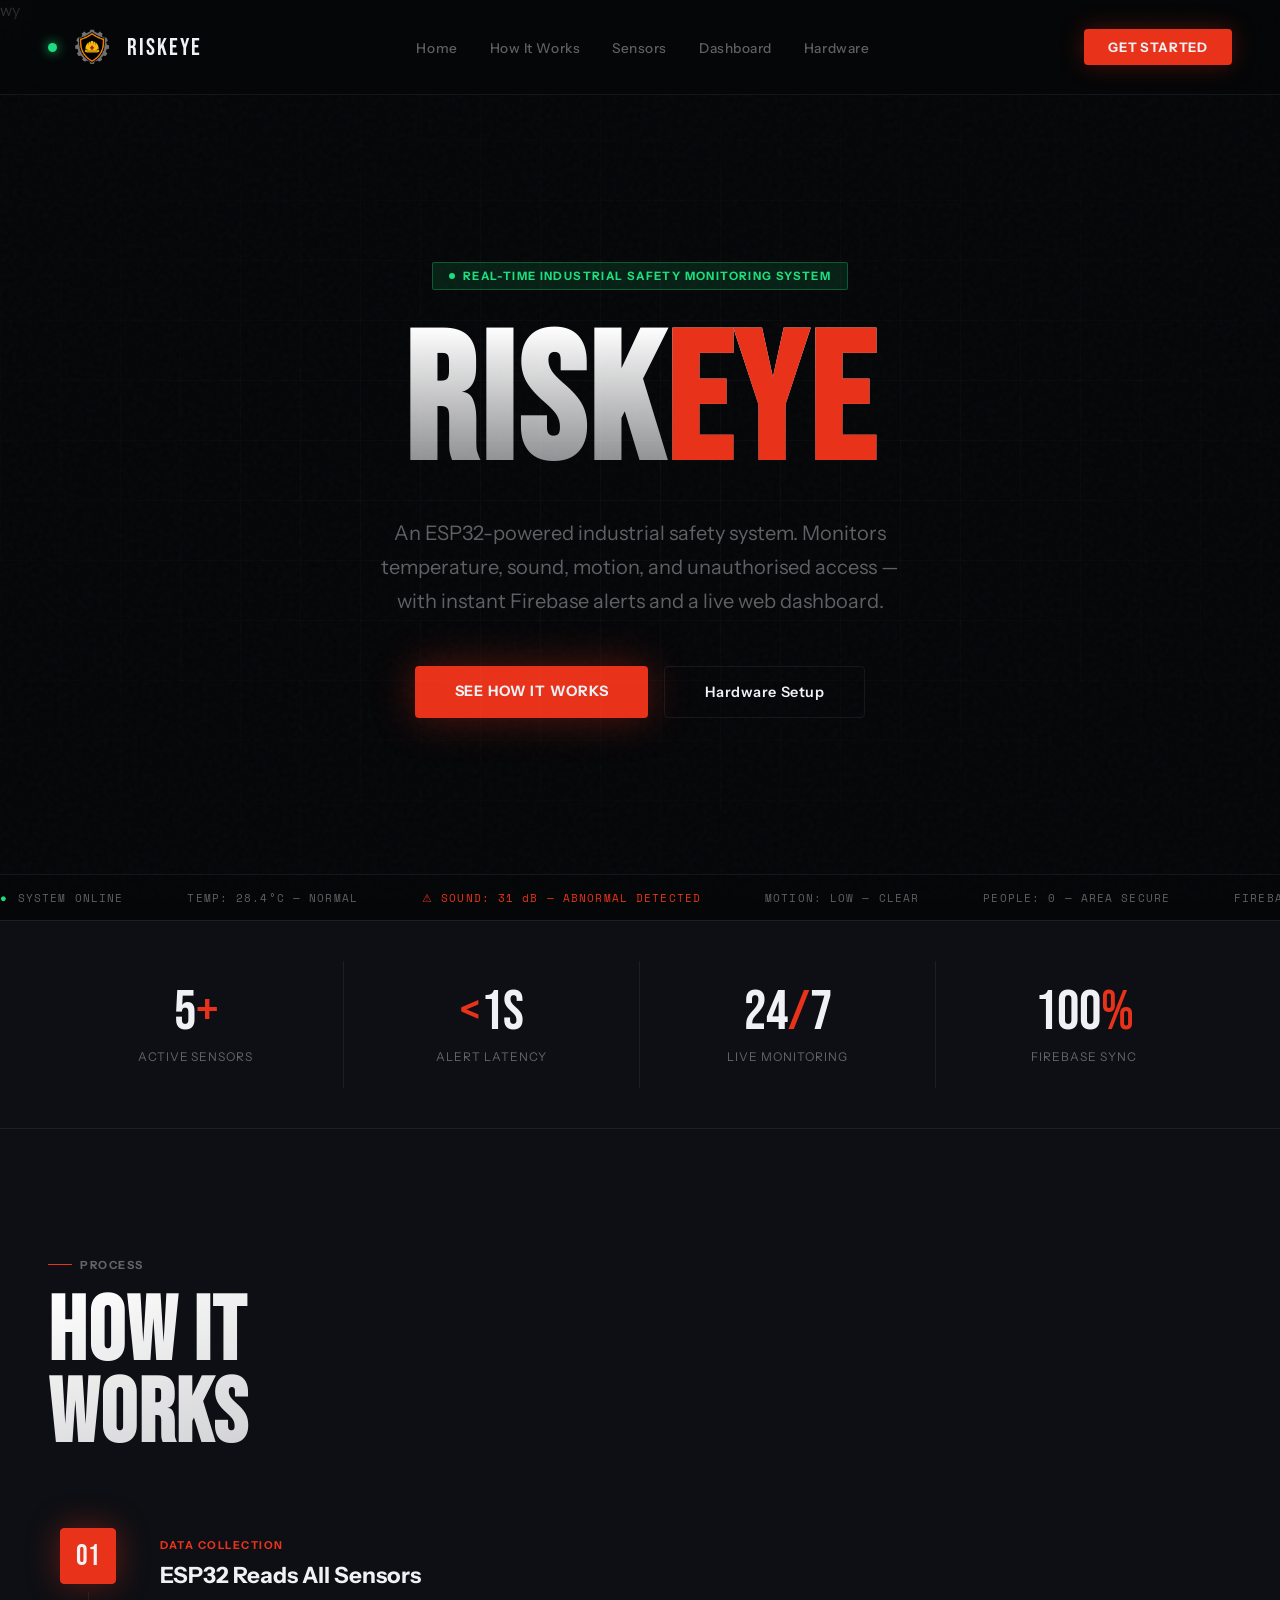
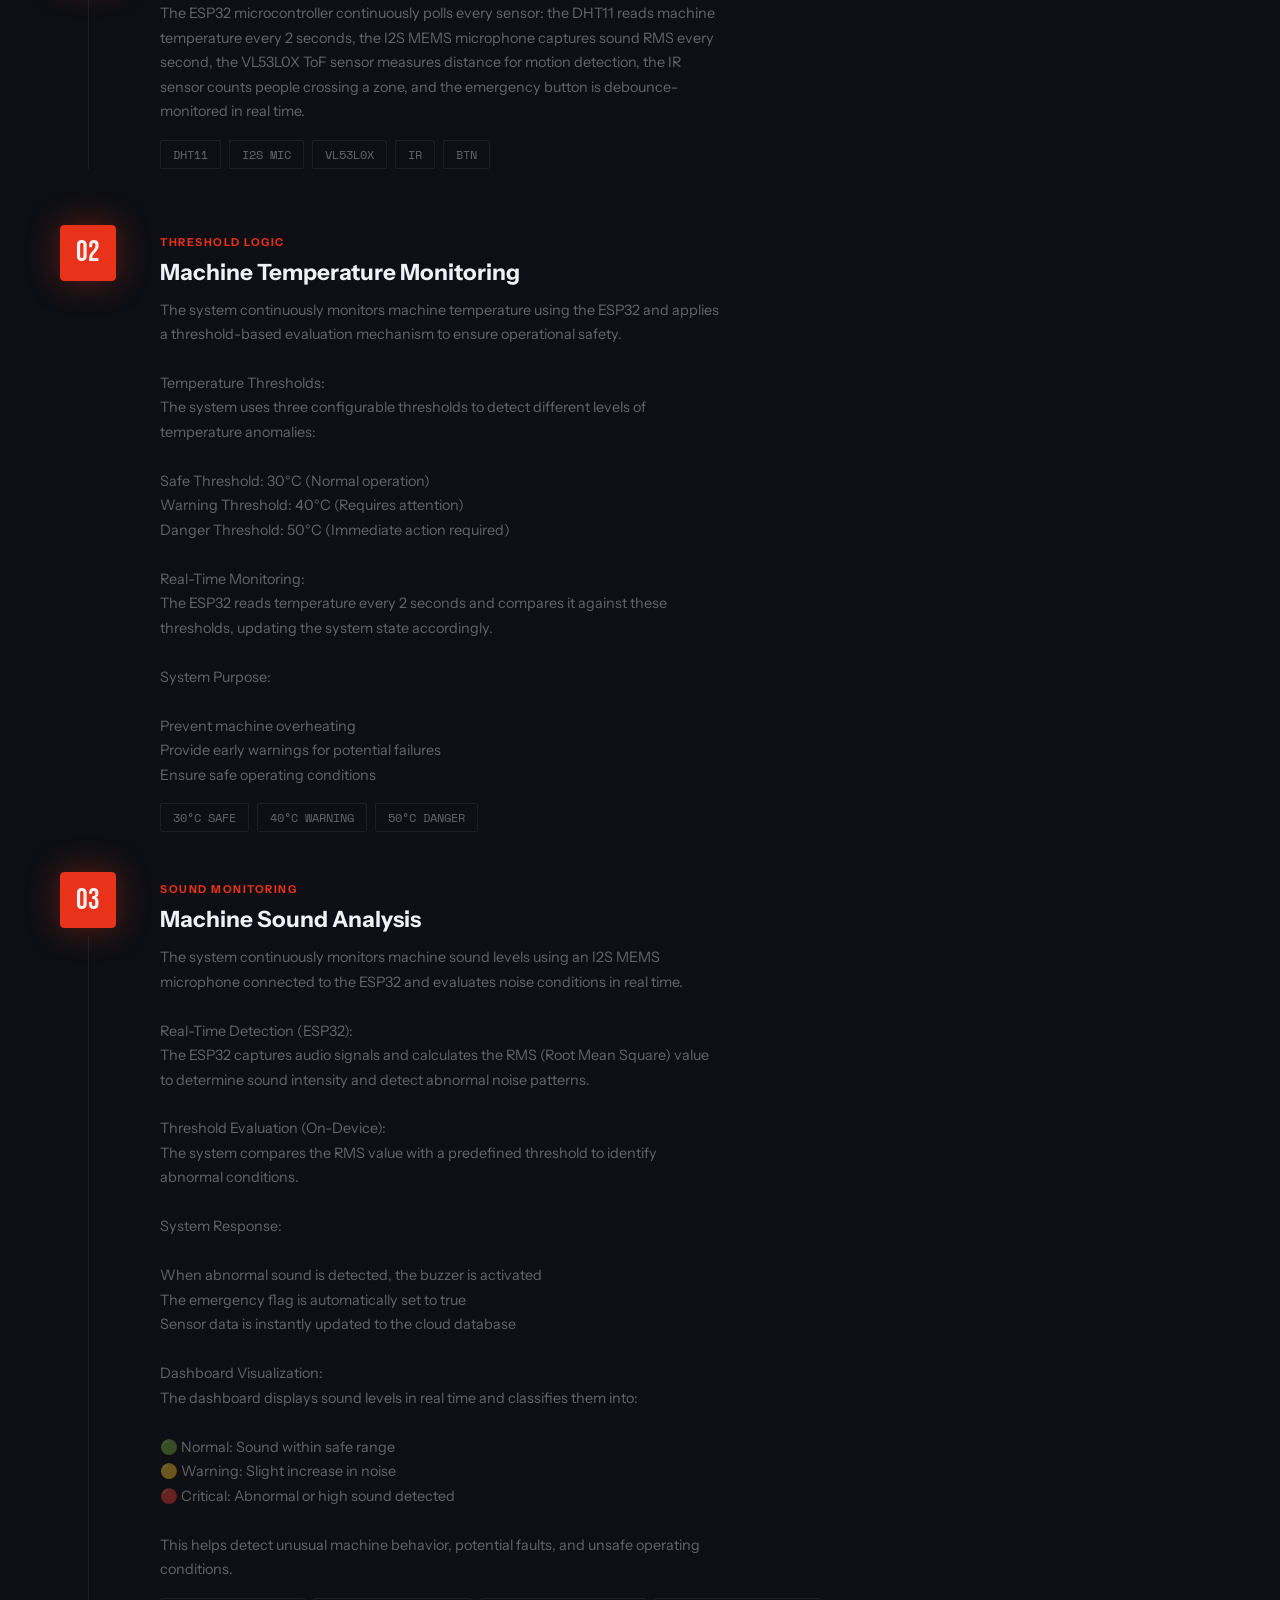
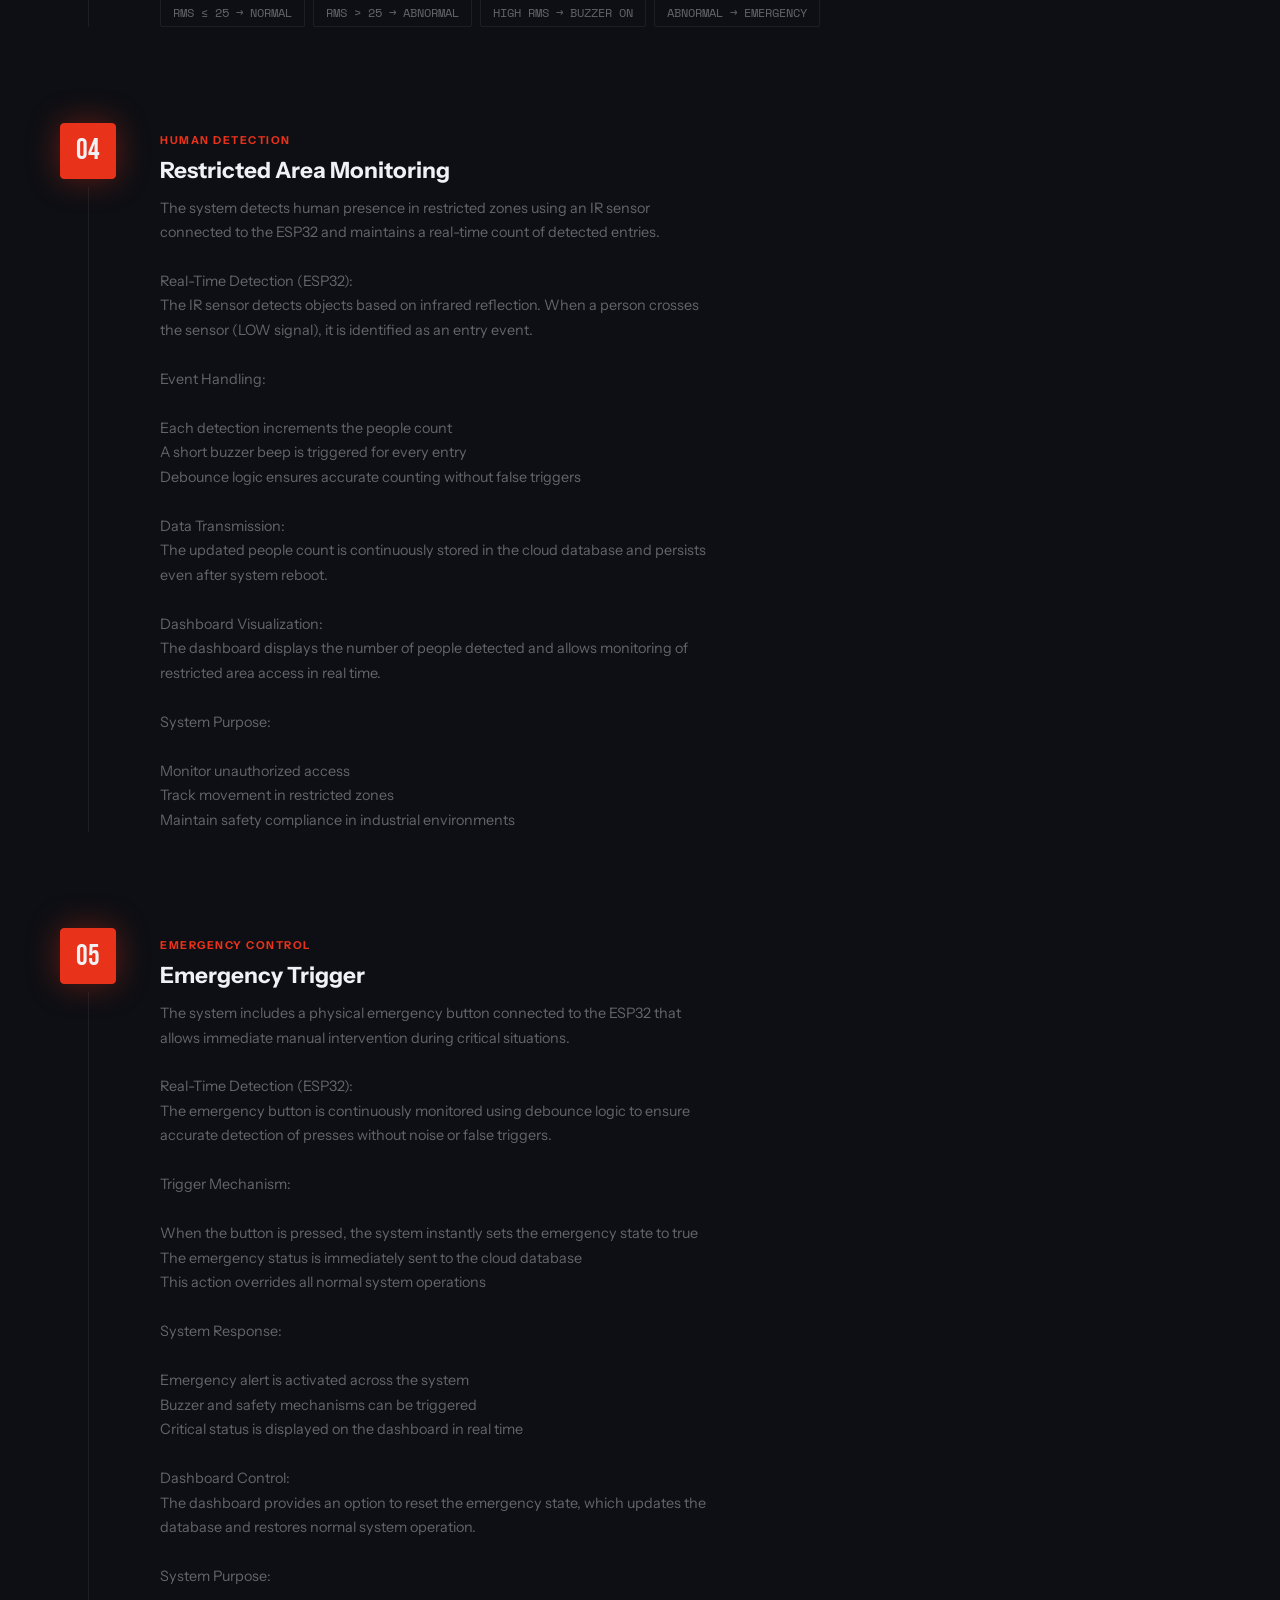
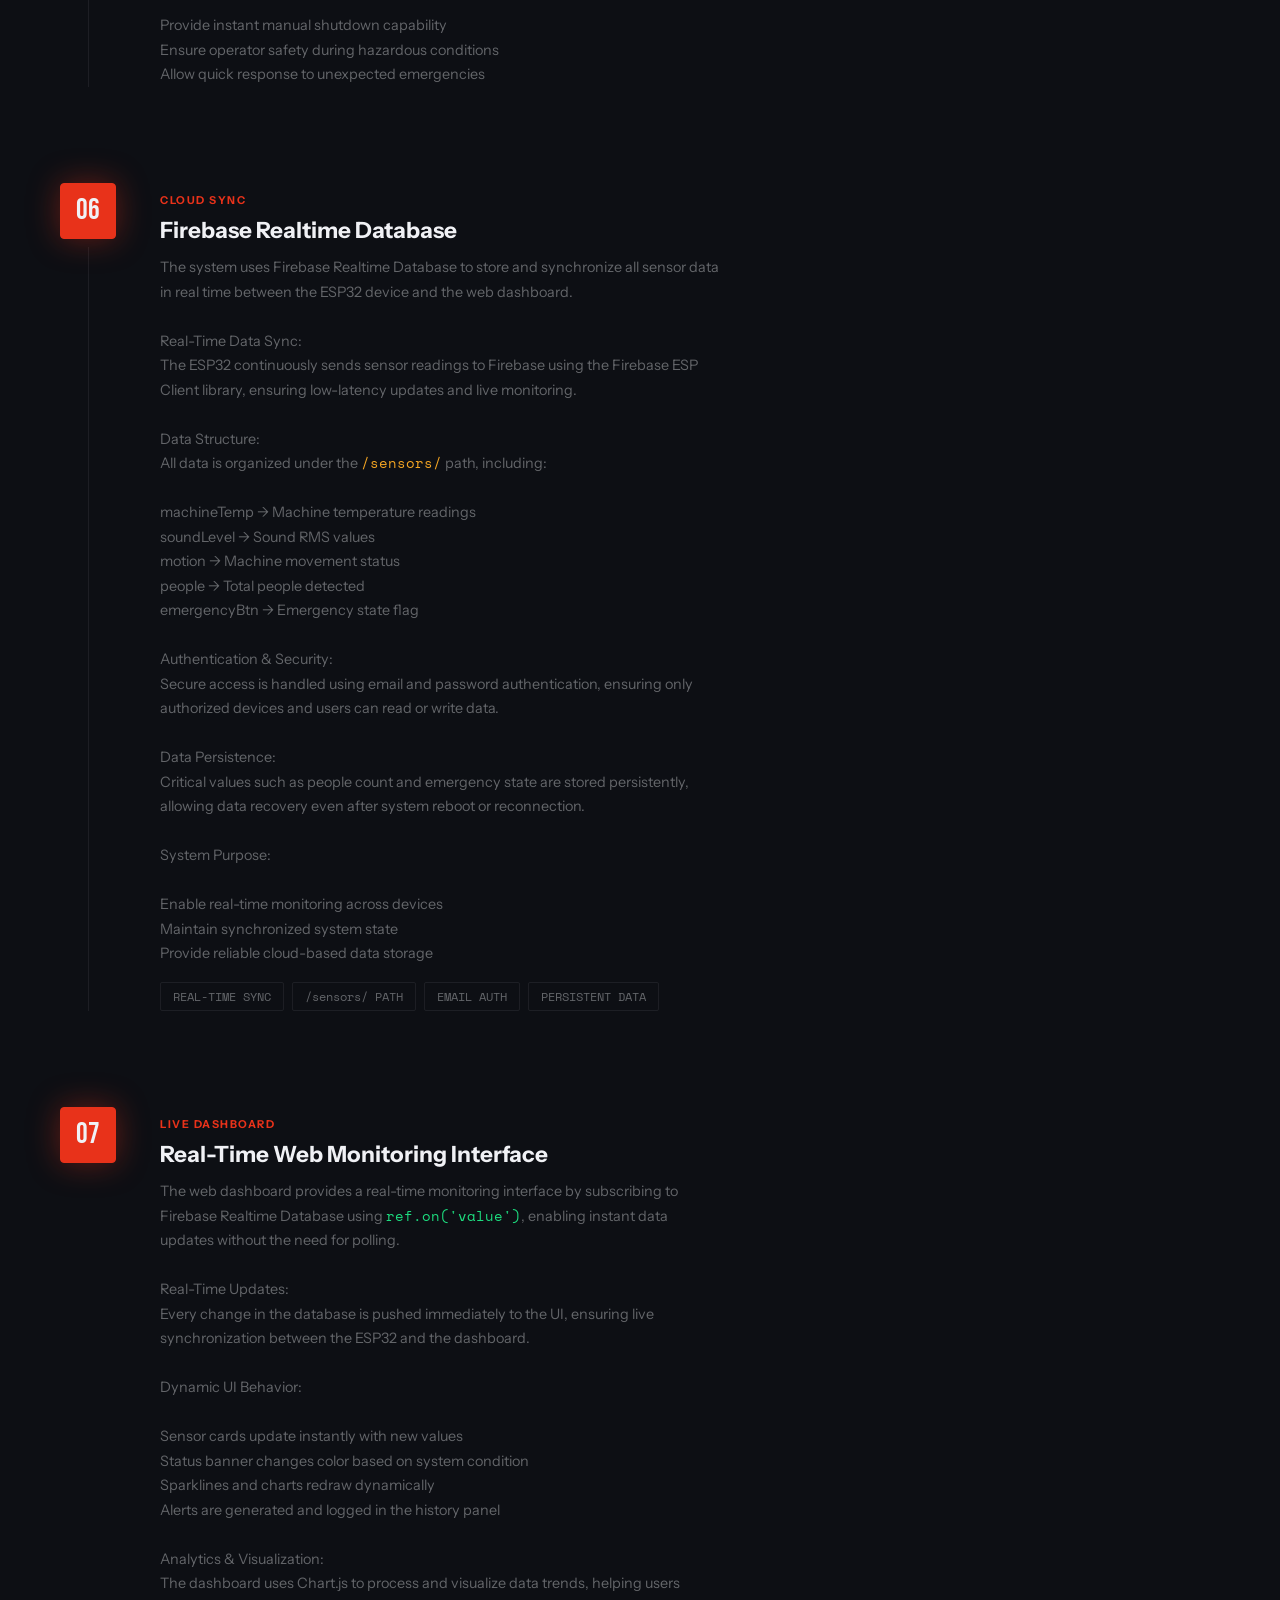
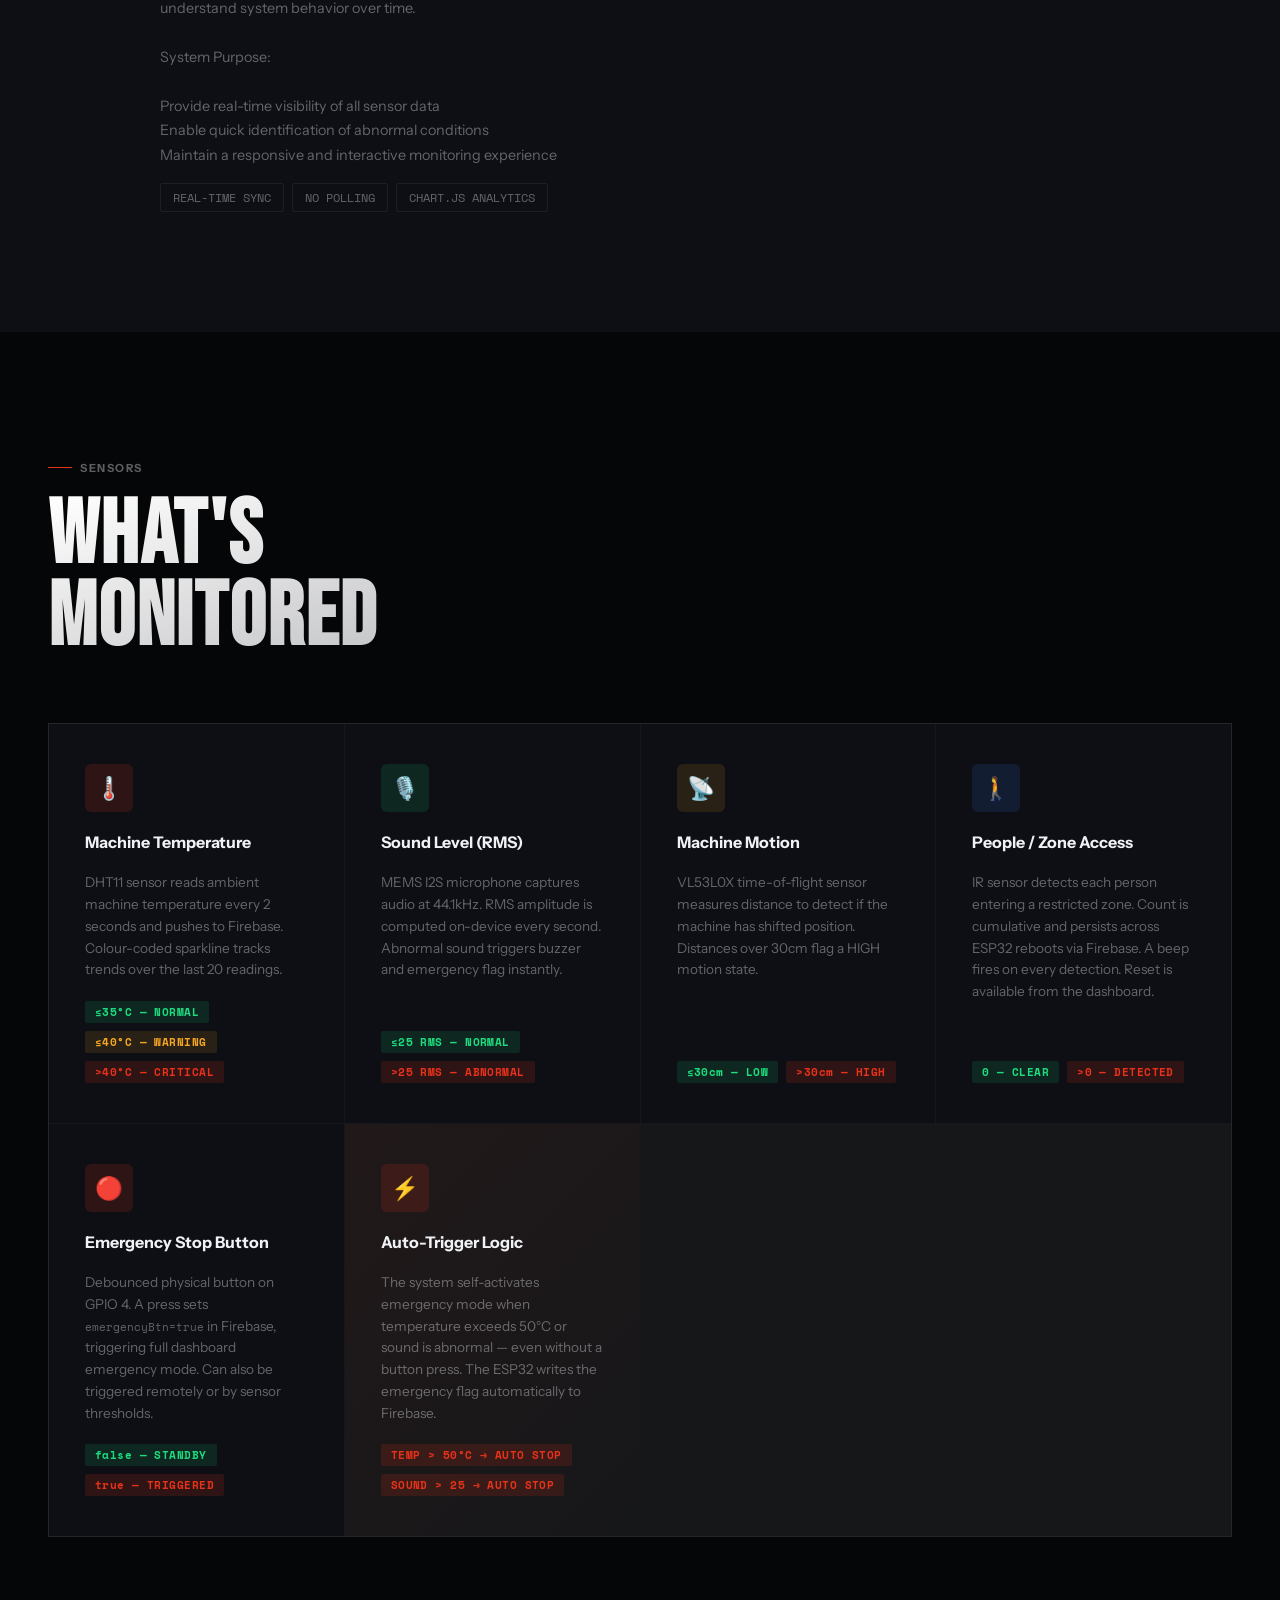
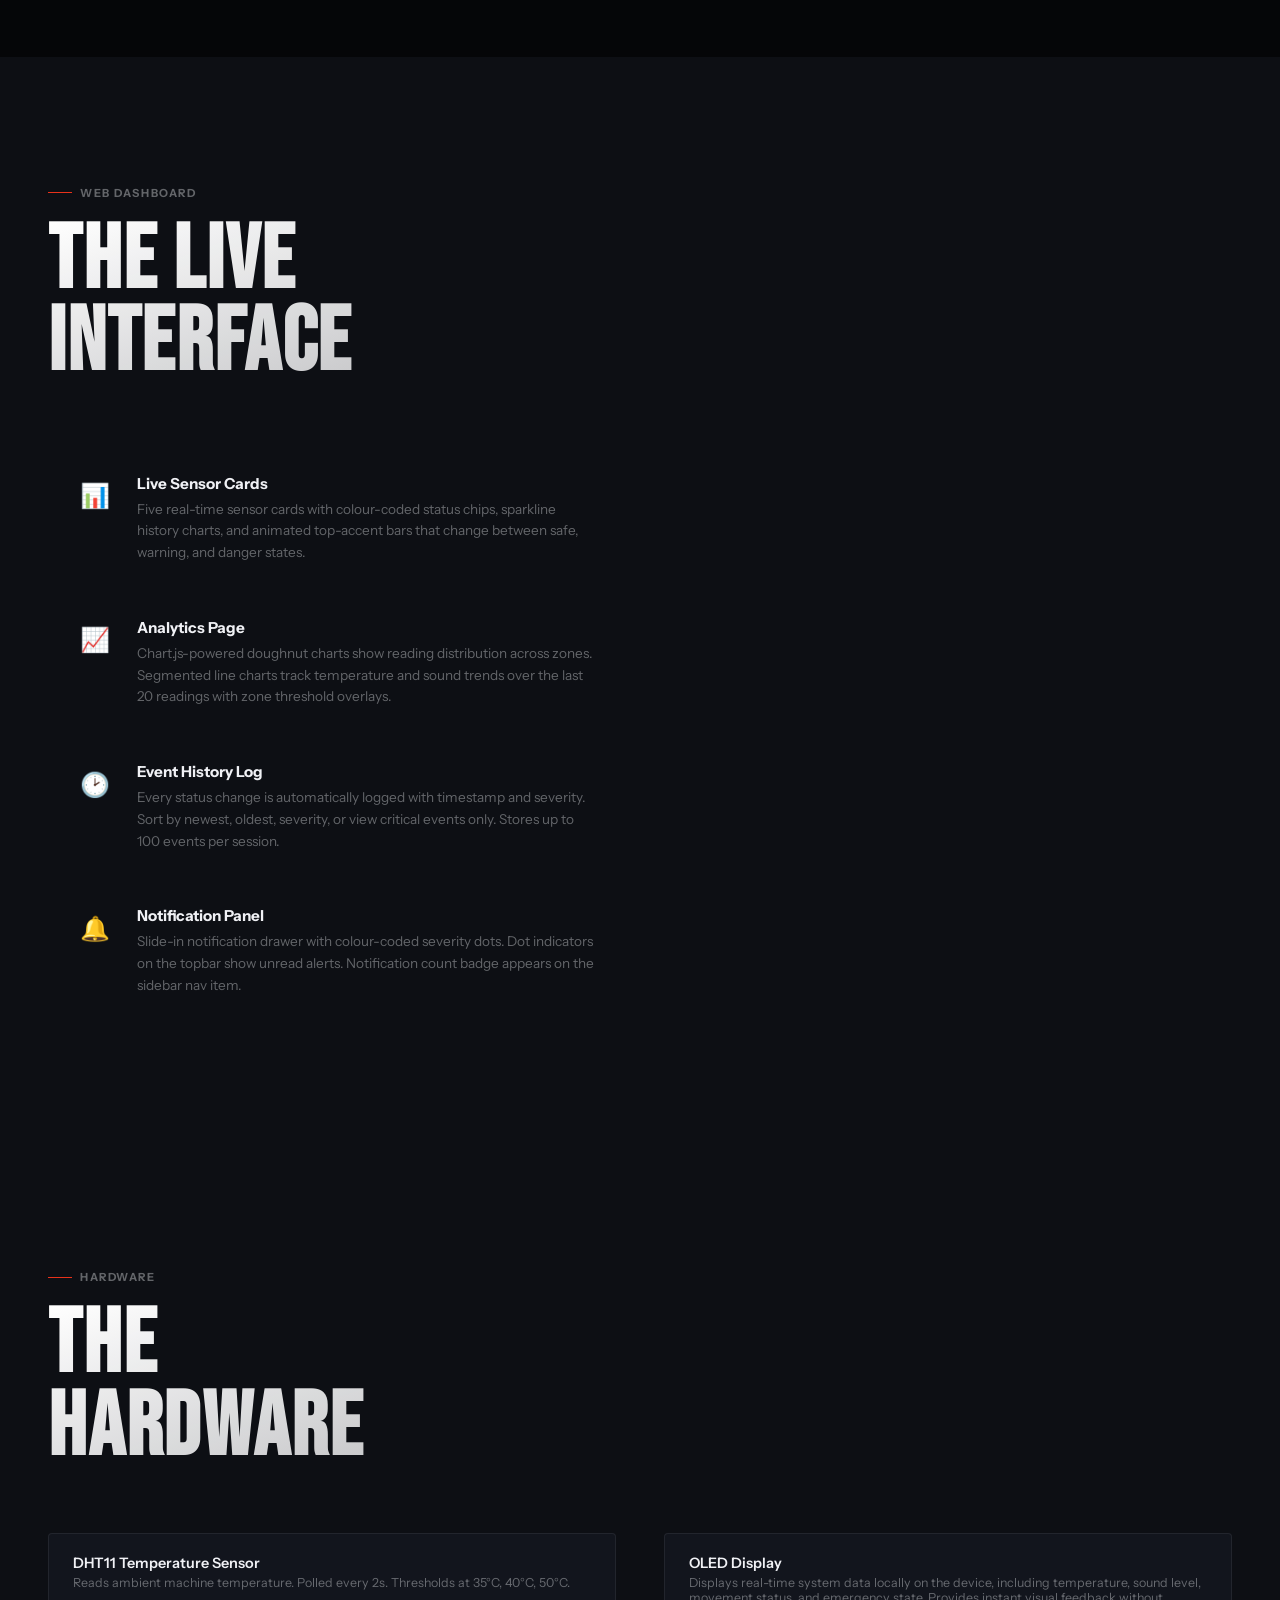
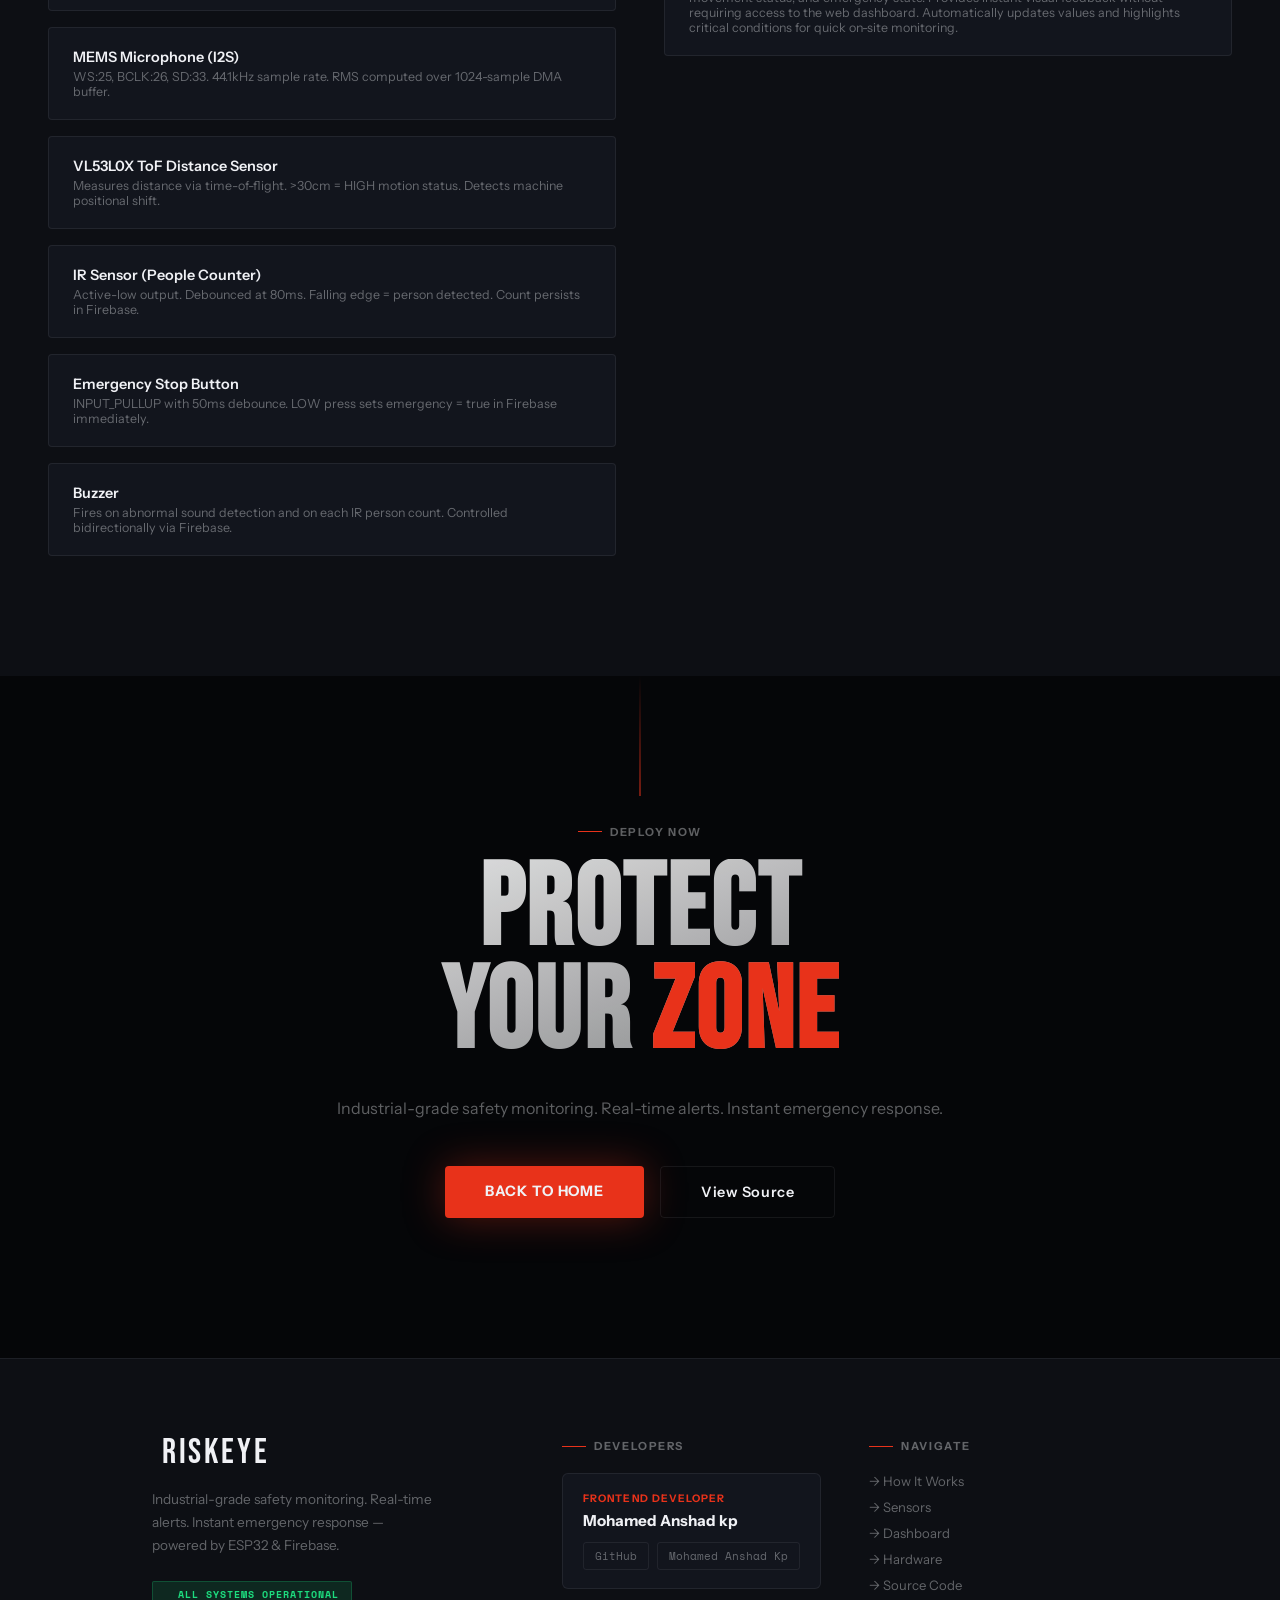
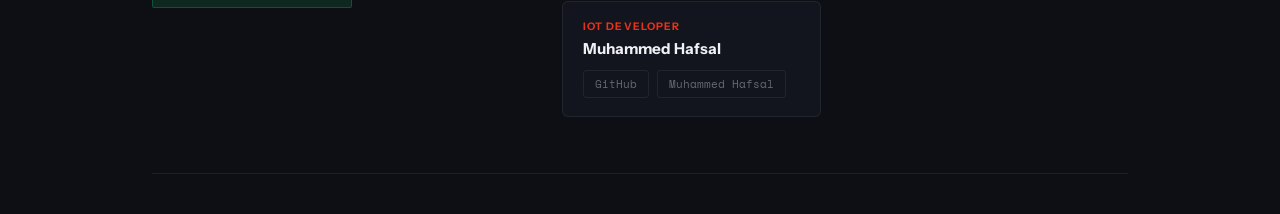
==== commit 338eb20b: "updated the ui and added logos Co-authored-by: Copilot <copilot@github.com>" ====
--- a/landing/index.html
+++ b/landing/index.html
@@ -5,6 +5,7 @@
     <meta charset="UTF-8">
     <meta name="viewport" content="width=device-width, initial-scale=1.0">
     <title>RiskEye — Industrial Safety Monitoring System</title>
+    <link rel="icon" href="../assets/logo risk eye tran.png" type="image/x-icon">
     <link
         href="https://fonts.googleapis.com/css2?family=Bebas+Neue&family=Instrument+Sans:ital,wght@0,400;0,500;0,600;0,700;1,400&family=Space+Mono:wght@400;700&display=swap"
         rel="stylesheet">
@@ -13,10 +14,11 @@
 
 <body>
 
-    <!-- NAV -->
+    <!-- NAV -->wy 
     <nav>
         <div class="nav-logo">
             <div class="dot"></div>
+            <img src="../assets/logo risk eye tran.png" alt="RiskEye Logo" class="logo-img">
             RISKEYE
         </div>
         <ul class="nav-links">
--- a/landing/style.css
+++ b/landing/style.css
@@ -1188,6 +1188,12 @@
     background: rgba(240, 241, 245, 0.03);
 }
 
+.logo-img {
+    width: 50px;
+    height: 50px;
+    object-fit: contain;
+}
+
 /* ─── RESPONSIVE: TABLET ─── */
 @media (max-width: 900px) {
     .hamburger {
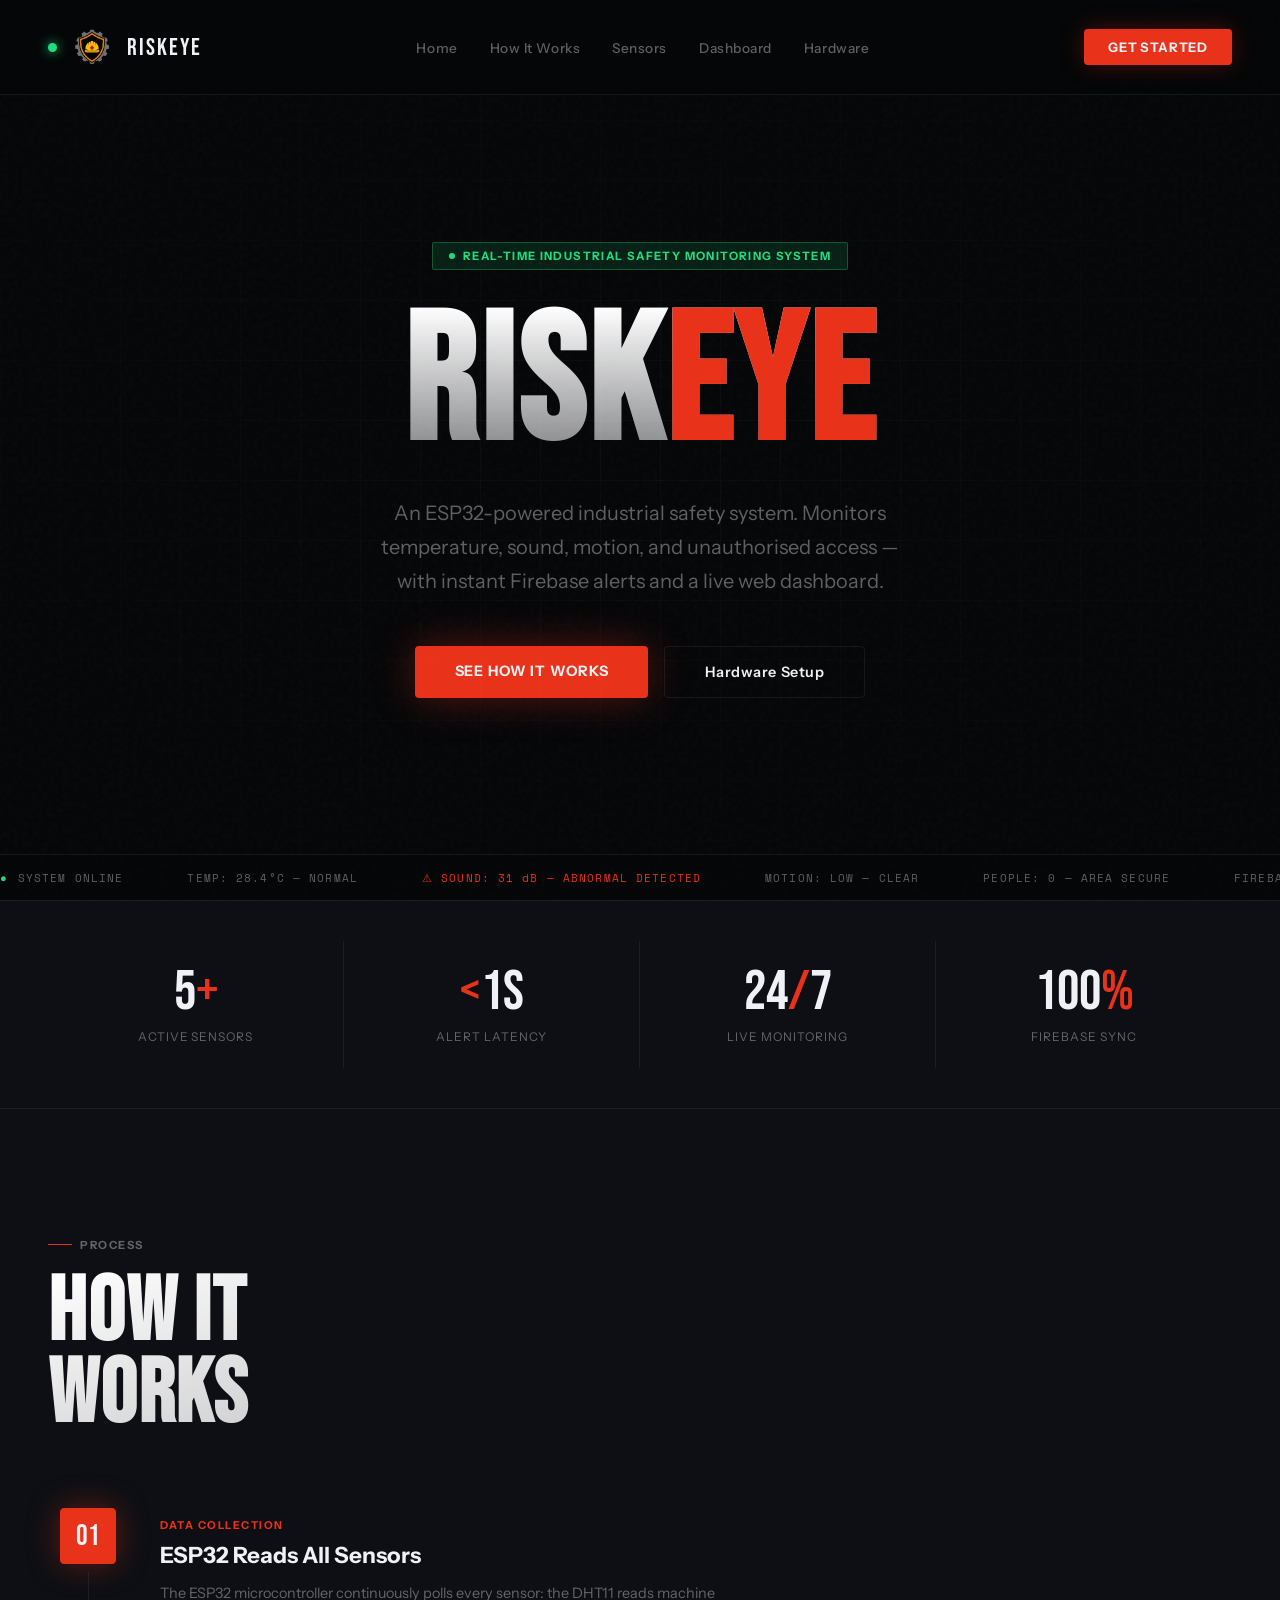
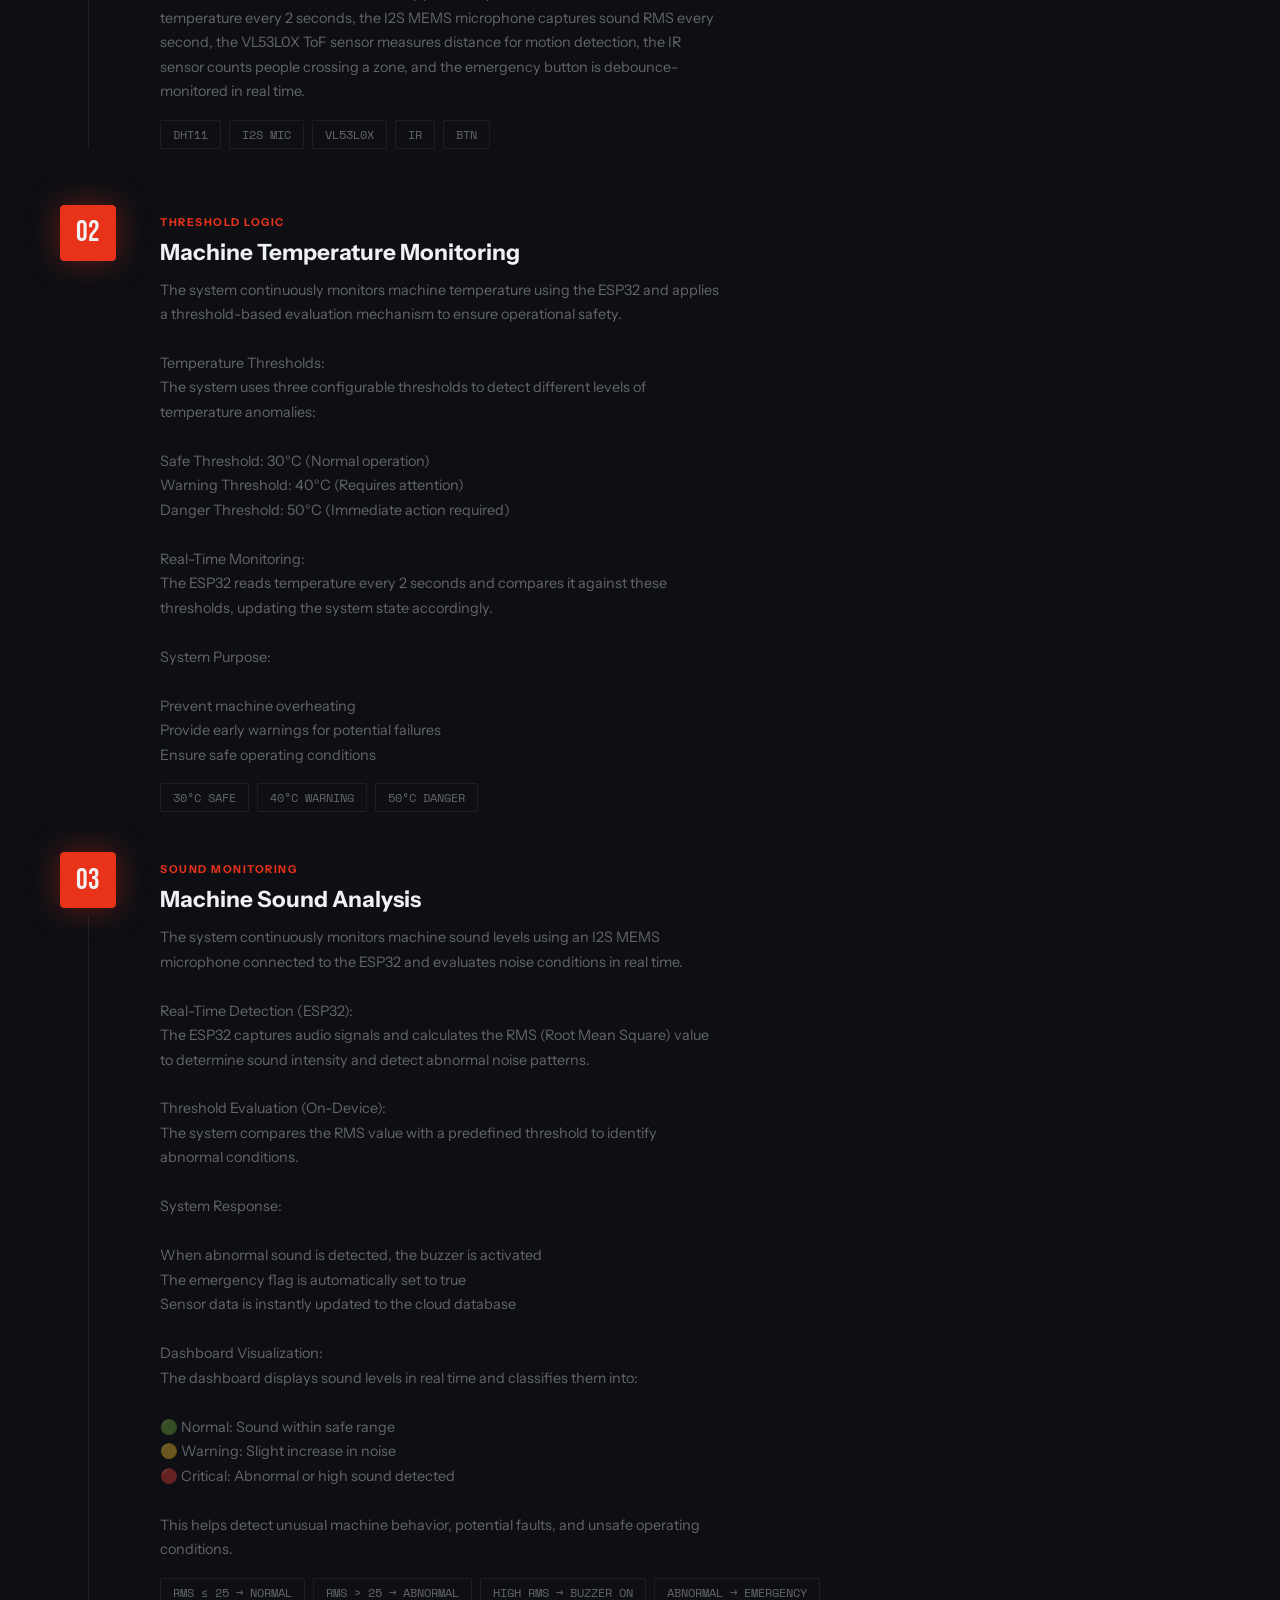
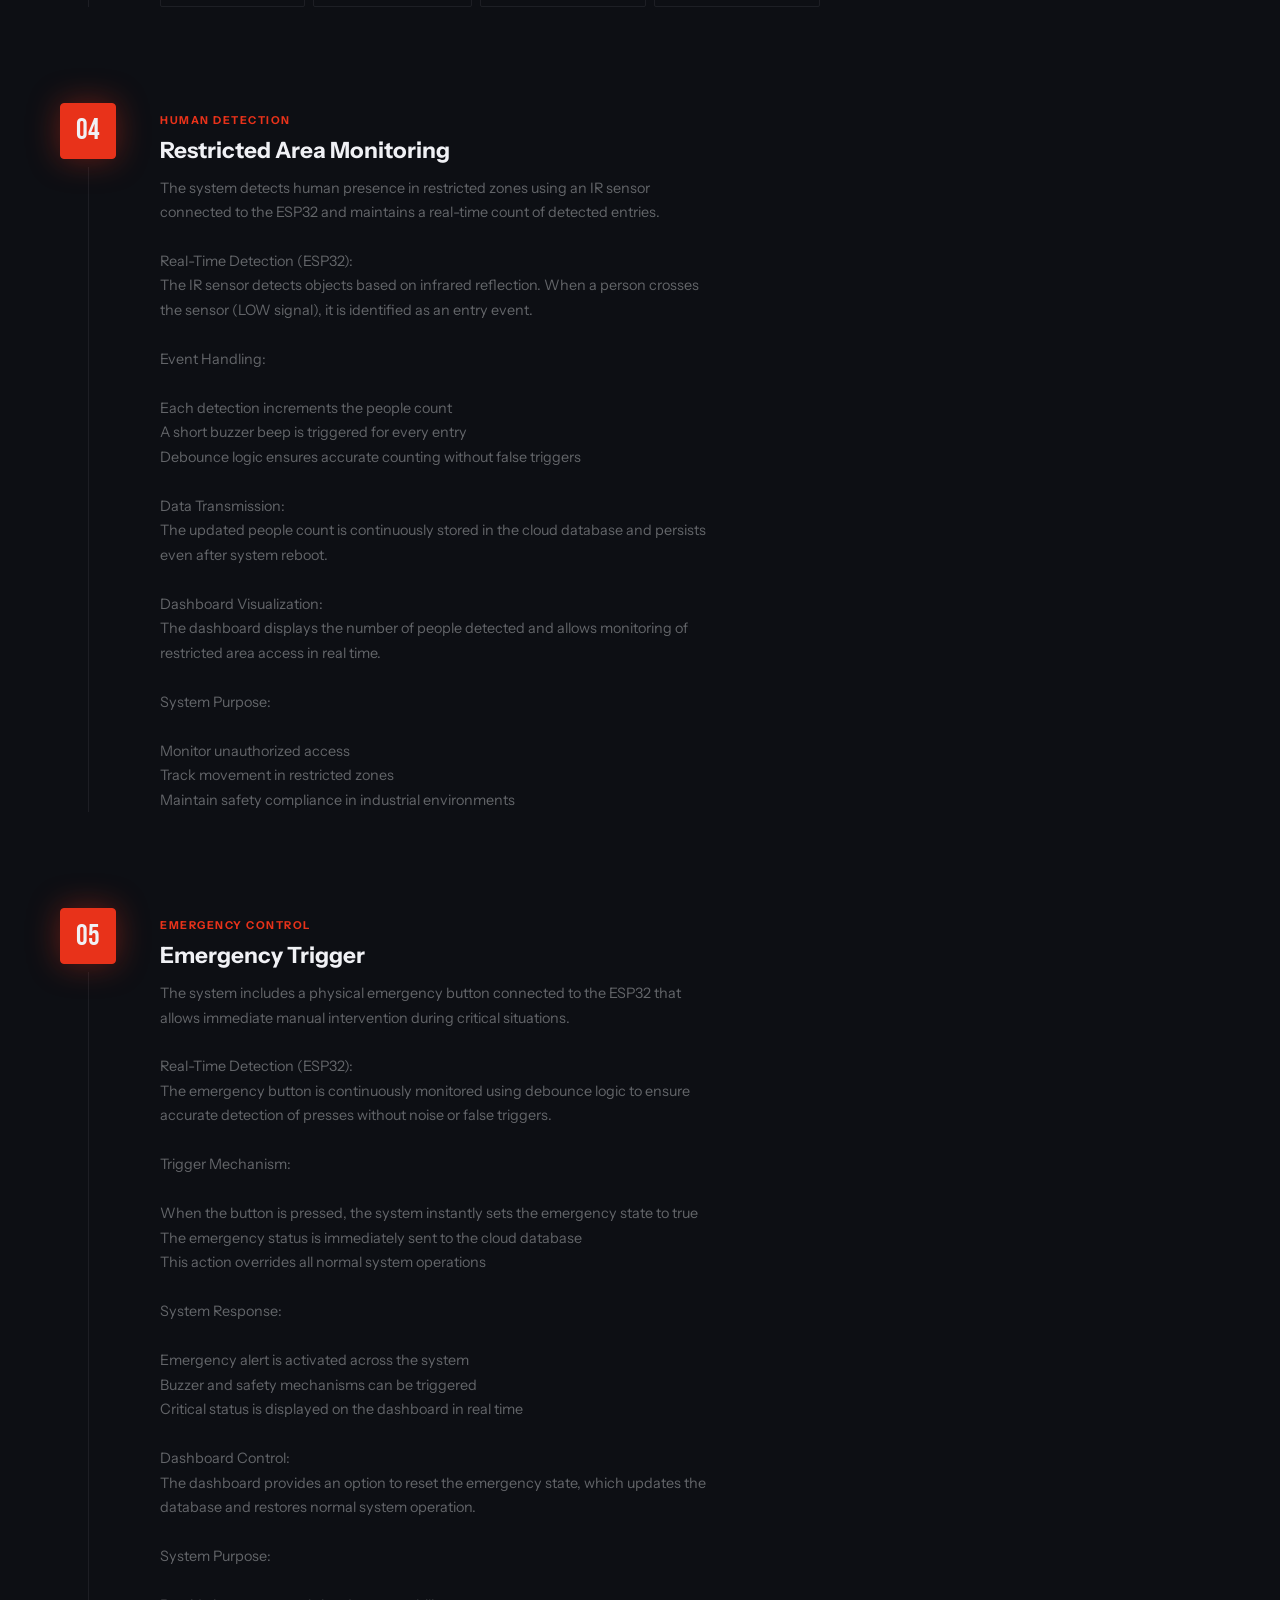
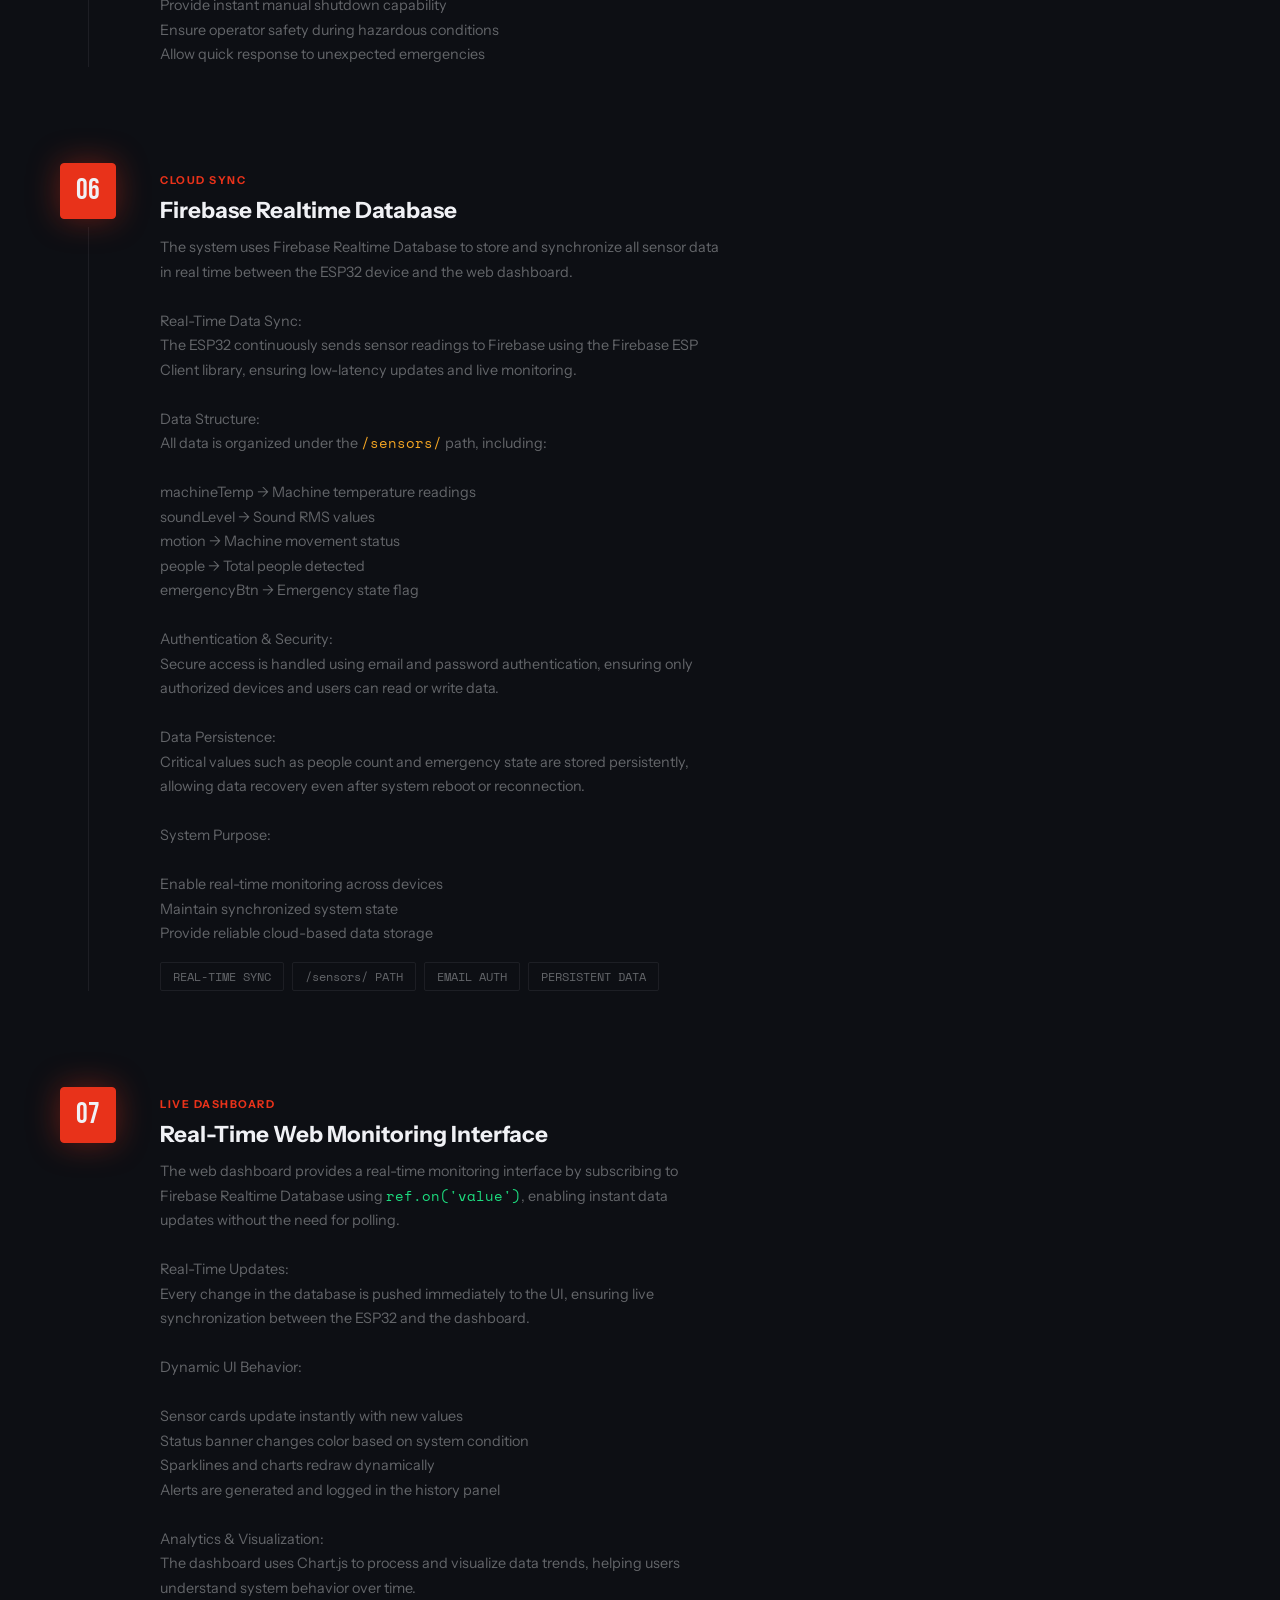
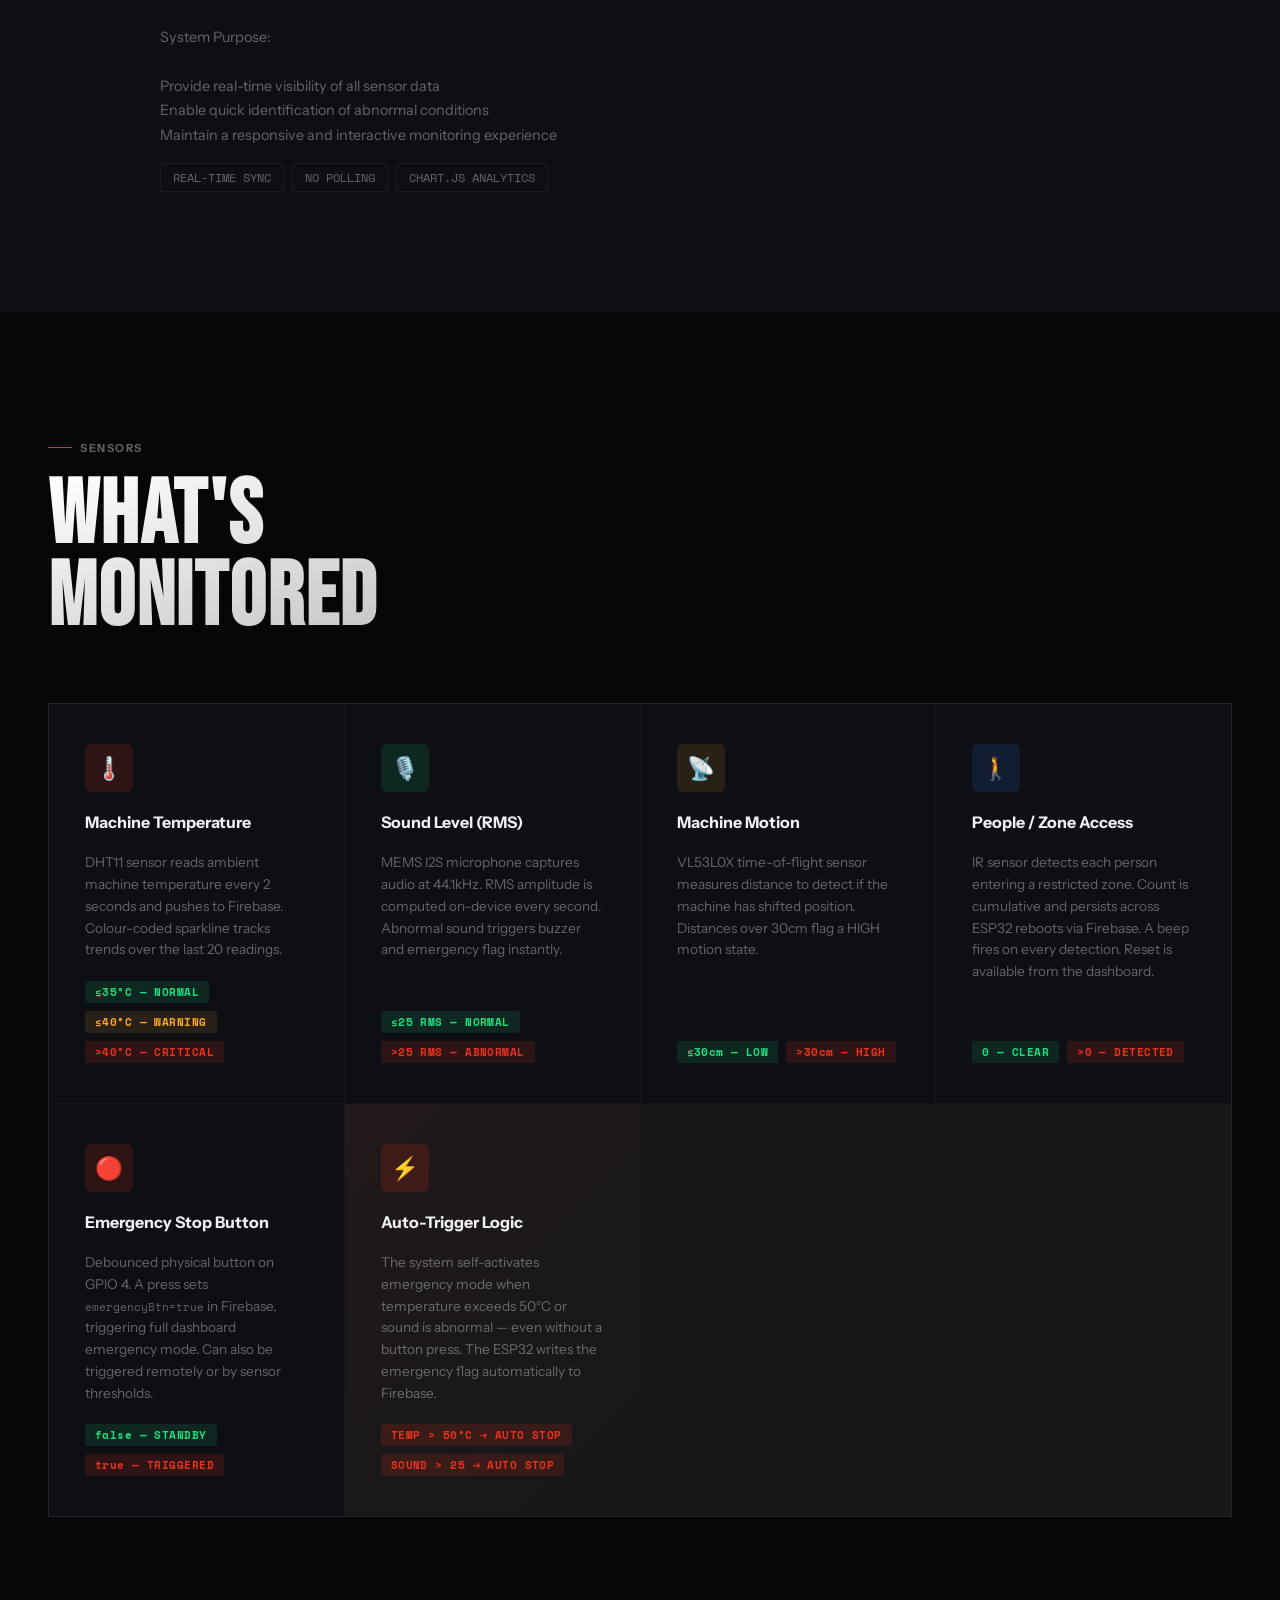
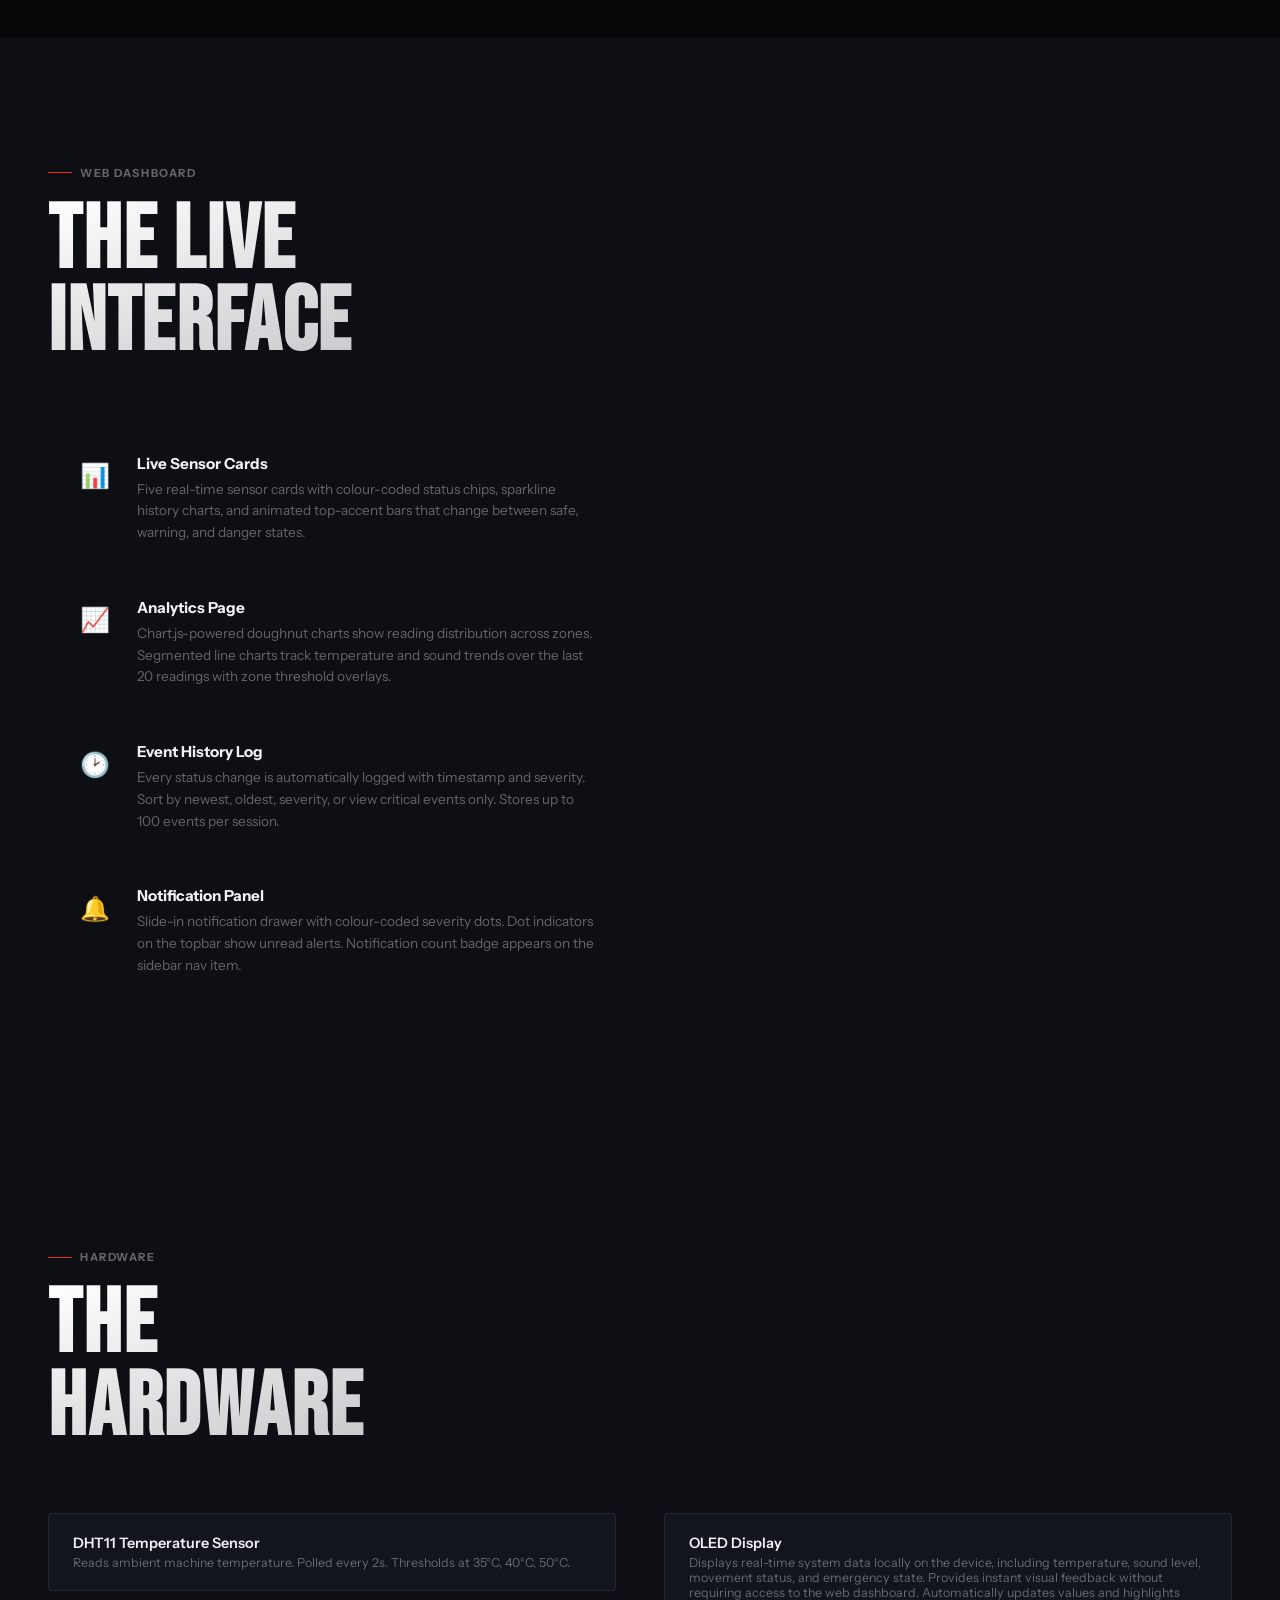
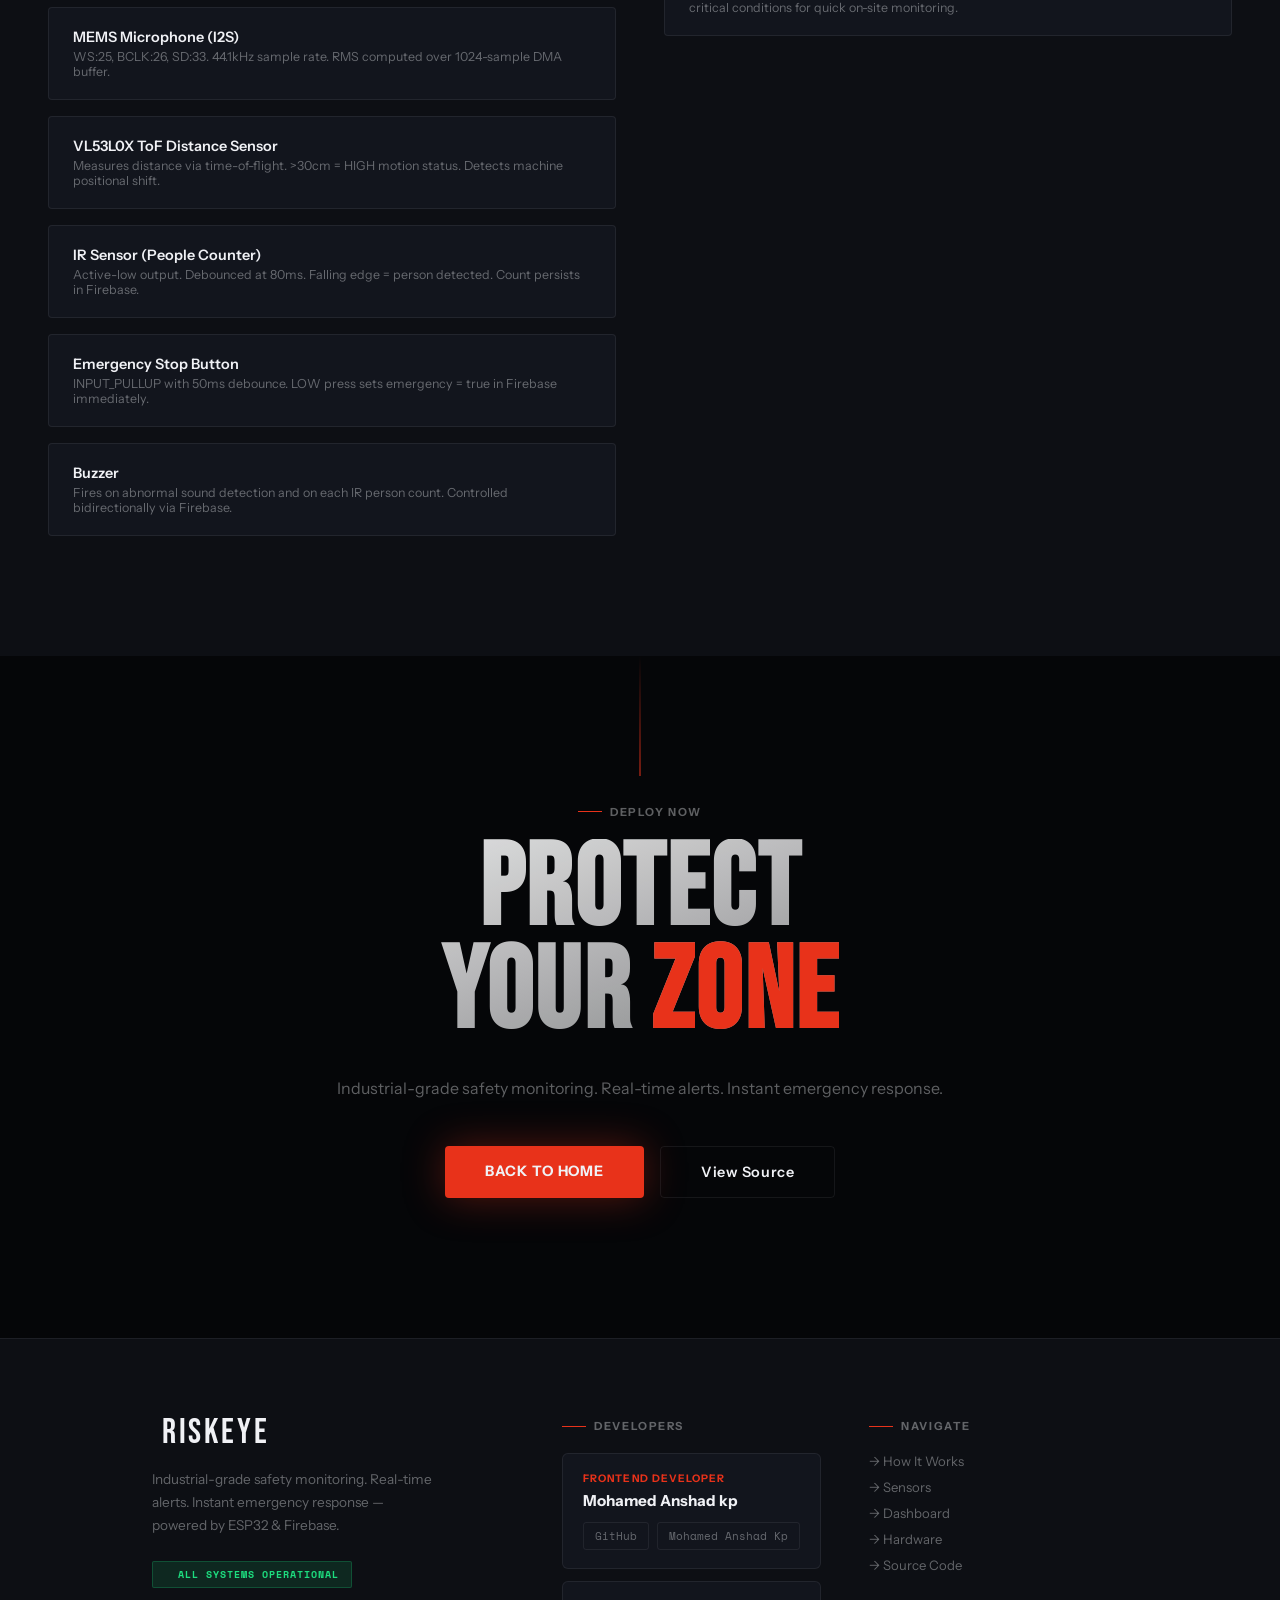
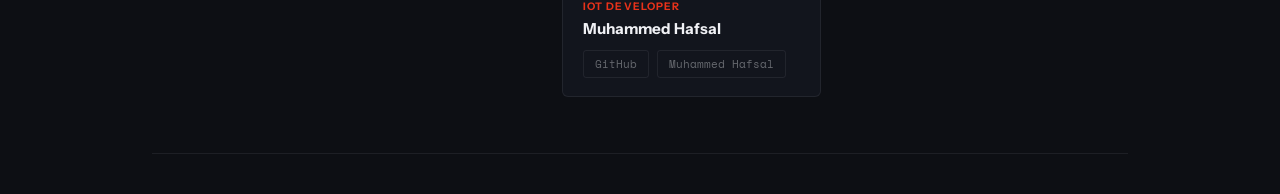
==== commit a3b17214: "added the github and instagram icon to footer" ====
--- a/landing/index.html
+++ b/landing/index.html
@@ -5,7 +5,7 @@
     <meta charset="UTF-8">
     <meta name="viewport" content="width=device-width, initial-scale=1.0">
     <title>RiskEye — Industrial Safety Monitoring System</title>
-    <link rel="icon" href="../assets/logo risk eye tran.png" type="image/x-icon">
+    <link rel="icon" href="../assets/logo risk eye.png" type="image/x-icon">
     <link
         href="https://fonts.googleapis.com/css2?family=Bebas+Neue&family=Instrument+Sans:ital,wght@0,400;0,500;0,600;0,700;1,400&family=Space+Mono:wght@400;700&display=swap"
         rel="stylesheet">
@@ -14,7 +14,7 @@
 
 <body>
 
-    <!-- NAV -->wy 
+    <!-- NAV -->
     <nav>
         <div class="nav-logo">
             <div class="dot"></div>
